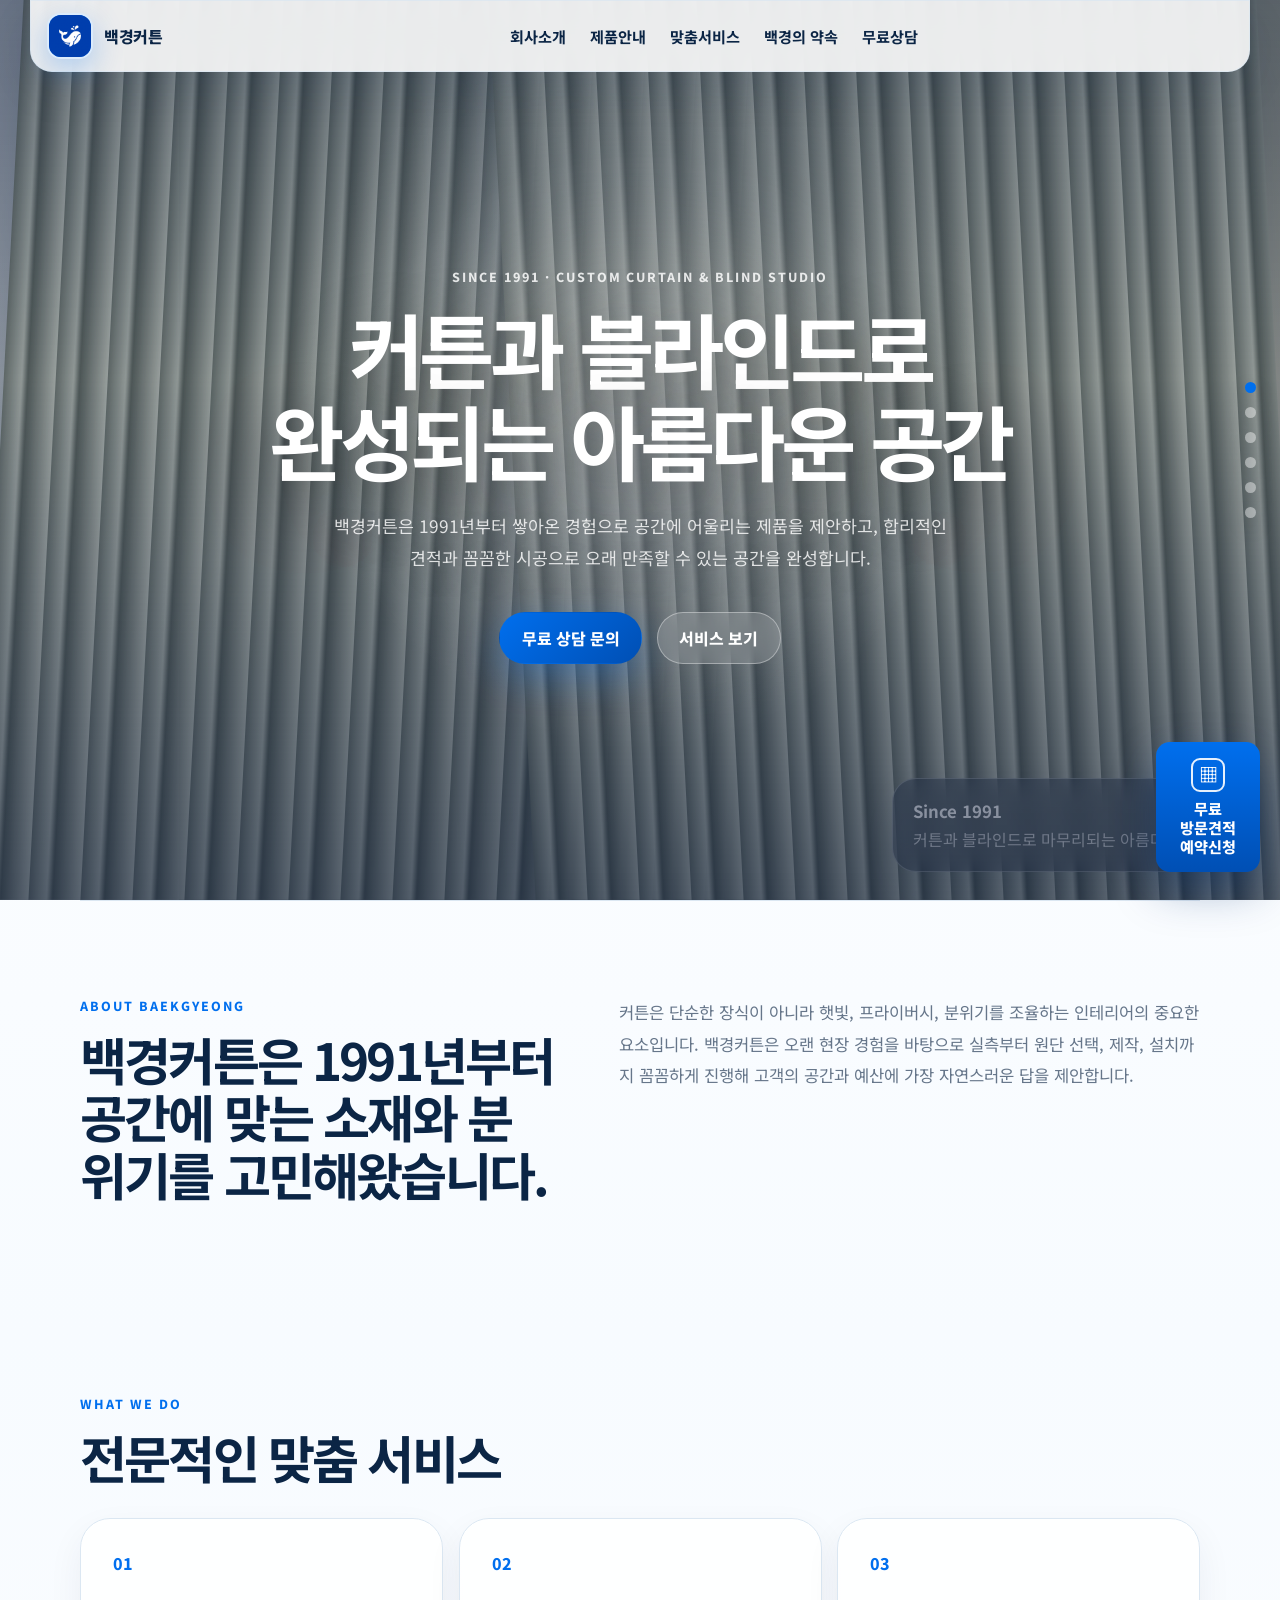
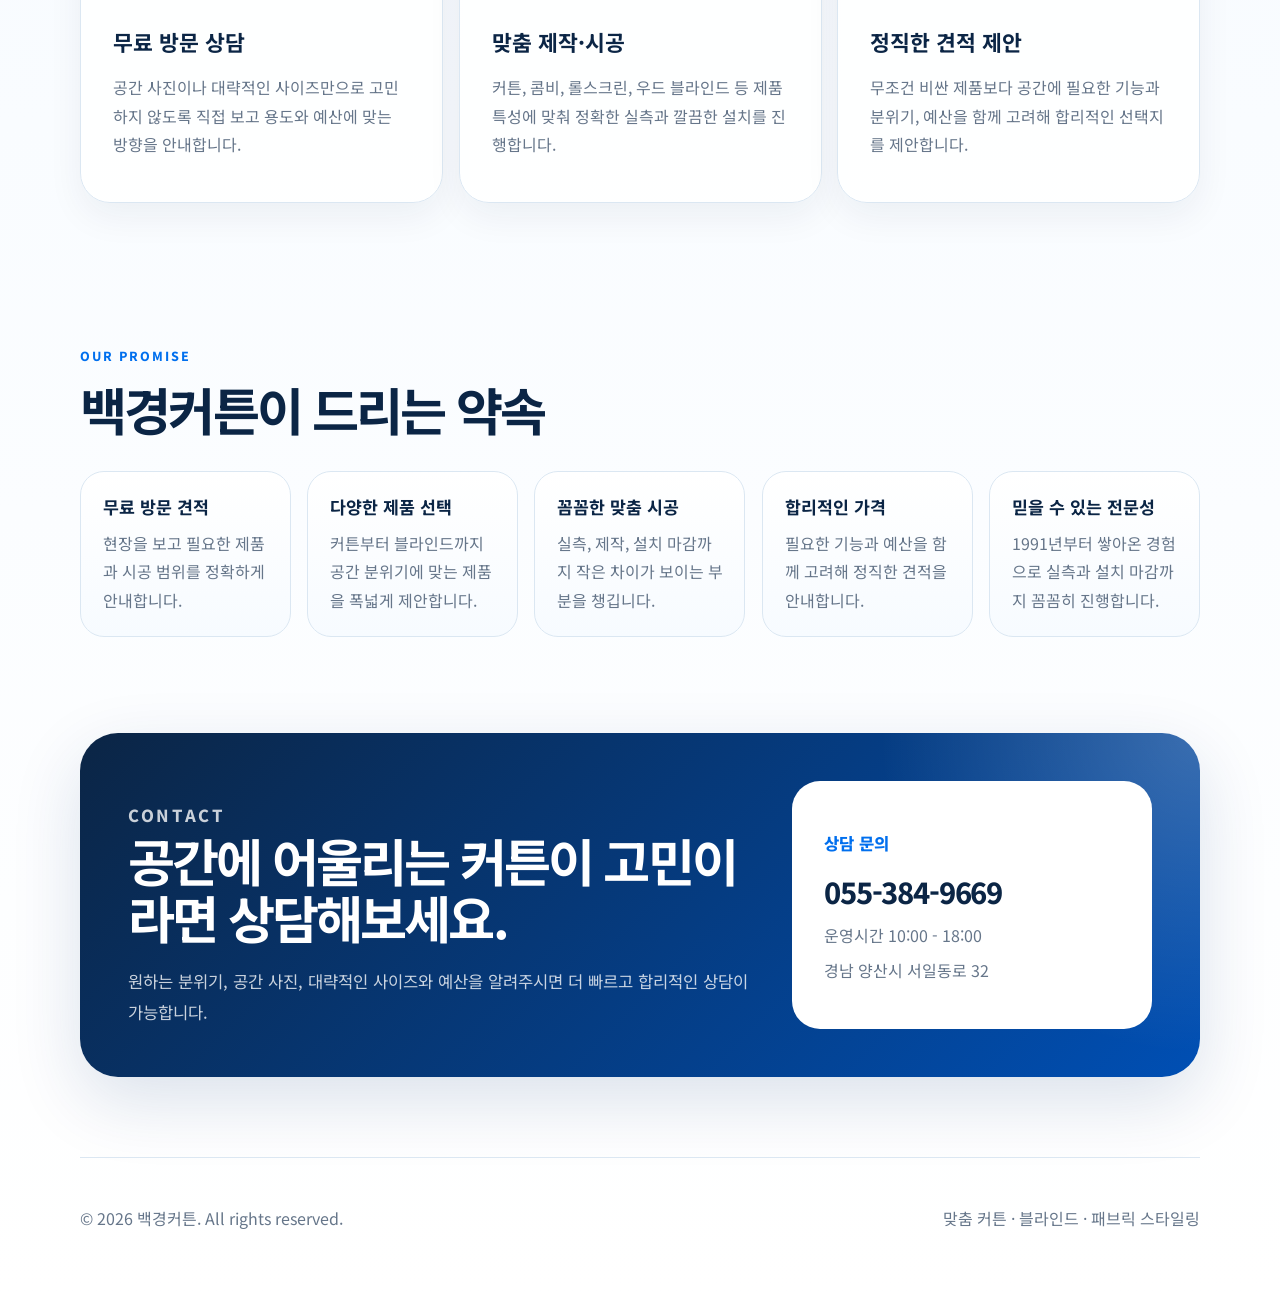
==== index.html @ af3032cd "Initial commit" ====
<!doctype html>
<html lang="ko">
  <head>
    <meta charset="UTF-8" />
    <meta name="viewport" content="width=device-width, initial-scale=1.0" />
    <title>백경커튼 | Since 1991 맞춤 커튼 & 블라인드 전문</title>
    <meta
      name="description"
      content="1991년부터 이어온 백경커튼은 공간의 분위기를 완성하는 맞춤 커튼, 블라인드, 패브릭 스타일링 전문점입니다."
    />
    <link rel="preconnect" href="https://fonts.googleapis.com" />
    <link rel="preconnect" href="https://fonts.gstatic.com" crossorigin />
    <link
      href="https://fonts.googleapis.com/css2?family=Noto+Sans+KR:wght@400;500;700;800&display=swap"
      rel="stylesheet"
    />
    <link rel="stylesheet" href="./styles.css" />
  </head>
  <body>
    <header class="site-header">
      <a class="logo" href="#top" aria-label="백경커튼 홈">
        <img
          class="logo-mark"
          src="./assets/baekgyeong-whale-logo.png"
          alt="백경커튼 흰고래 로고"
        />
        <span>백경커튼</span>
      </a>
      <nav class="site-nav" aria-label="주요 메뉴">
        <a href="#about">회사소개</a>
        <a href="#services">제품안내</a>
        <a href="#services">맞춤서비스</a>
        <a href="#portfolio">백경의 약속</a>
        <a href="#contact">무료상담</a>
      </nav>
    </header>

    <div class="side-dots" aria-hidden="true">
      <span class="active"></span>
      <span></span>
      <span></span>
      <span></span>
      <span></span>
      <span></span>
    </div>

    <a class="quick-estimate" href="#contact" aria-label="무료 방문 견적 예약 신청">
      <span class="quick-icon">▦</span>
      <span>무료<br />방문견적<br />예약신청</span>
    </a>

    <main id="top">
      <section class="hero">
        <div class="hero-card" aria-hidden="true">
          <div class="curtain-panel panel-left"></div>
          <div class="curtain-panel panel-right"></div>
          <div class="window-glow"></div>
          <div class="hero-card-text">
            <strong>Since 1991</strong>
            <span>커튼과 블라인드로 마무리되는 아름다운 공간</span>
          </div>
        </div>
        <div class="hero-content">
          <p class="eyebrow">Since 1991 · Custom Curtain & Blind Studio</p>
          <h1>커튼과 블라인드로<br />완성되는 아름다운 공간</h1>
          <p class="hero-description">
            백경커튼은 1991년부터 쌓아온 경험으로 공간에 어울리는 제품을
            제안하고, 합리적인 견적과 꼼꼼한 시공으로 오래 만족할 수 있는
            공간을 완성합니다.
          </p>
          <div class="hero-actions">
            <a class="button primary" href="#contact">무료 상담 문의</a>
            <a class="button secondary" href="#services">서비스 보기</a>
          </div>
        </div>
      </section>

      <section class="section intro" id="about">
        <div>
          <p class="section-label">About Baekgyeong</p>
          <h2>백경커튼은 1991년부터 공간에 맞는 소재와 분위기를 고민해왔습니다.</h2>
        </div>
        <p>
          커튼은 단순한 장식이 아니라 햇빛, 프라이버시, 분위기를 조율하는
          인테리어의 중요한 요소입니다. 백경커튼은 오랜 현장 경험을 바탕으로
          실측부터 원단 선택, 제작, 설치까지 꼼꼼하게 진행해 고객의 공간과
          예산에 가장 자연스러운 답을 제안합니다.
        </p>
      </section>

      <section class="section services" id="services">
        <div class="section-heading">
          <p class="section-label">What We Do</p>
          <h2>전문적인 맞춤 서비스</h2>
        </div>
        <div class="service-grid">
          <article class="service-card">
            <span>01</span>
            <h3>무료 방문 상담</h3>
            <p>
              공간 사진이나 대략적인 사이즈만으로 고민하지 않도록 직접 보고
              용도와 예산에 맞는 방향을 안내합니다.
            </p>
          </article>
          <article class="service-card">
            <span>02</span>
            <h3>맞춤 제작·시공</h3>
            <p>
              커튼, 콤비, 롤스크린, 우드 블라인드 등 제품 특성에 맞춰 정확한
              실측과 깔끔한 설치를 진행합니다.
            </p>
          </article>
          <article class="service-card">
            <span>03</span>
            <h3>정직한 견적 제안</h3>
            <p>
              무조건 비싼 제품보다 공간에 필요한 기능과 분위기, 예산을 함께
              고려해 합리적인 선택지를 제안합니다.
            </p>
          </article>
        </div>
      </section>

      <section class="section portfolio" id="portfolio">
        <div class="section-heading">
          <p class="section-label">Our Promise</p>
          <h2>백경커튼이 드리는 약속</h2>
        </div>
        <div class="point-list">
          <div class="point-item">
            <strong>무료 방문 견적</strong>
            <p>현장을 보고 필요한 제품과 시공 범위를 정확하게 안내합니다.</p>
          </div>
          <div class="point-item">
            <strong>다양한 제품 선택</strong>
            <p>커튼부터 블라인드까지 공간 분위기에 맞는 제품을 폭넓게 제안합니다.</p>
          </div>
          <div class="point-item">
            <strong>꼼꼼한 맞춤 시공</strong>
            <p>실측, 제작, 설치 마감까지 작은 차이가 보이는 부분을 챙깁니다.</p>
          </div>
          <div class="point-item">
            <strong>합리적인 가격</strong>
            <p>필요한 기능과 예산을 함께 고려해 정직한 견적을 안내합니다.</p>
          </div>
          <div class="point-item">
            <strong>믿을 수 있는 전문성</strong>
            <p>1991년부터 쌓아온 경험으로 실측과 설치 마감까지 꼼꼼히 진행합니다.</p>
          </div>
        </div>
      </section>

      <section class="contact" id="contact">
        <div>
          <p class="section-label">Contact</p>
          <h2>공간에 어울리는 커튼이 고민이라면 상담해보세요.</h2>
          <p>
            원하는 분위기, 공간 사진, 대략적인 사이즈와 예산을 알려주시면 더
            빠르고 합리적인 상담이 가능합니다.
          </p>
        </div>
        <div class="contact-card">
          <p>상담 문의</p>
          <a href="tel:055-384-9669">055-384-9669</a>
          <span>운영시간 10:00 - 18:00</span>
          <span>경남 양산시 서일동로 32</span>
        </div>
      </section>
    </main>

    <footer class="site-footer">
      <p>© 2026 백경커튼. All rights reserved.</p>
      <p>맞춤 커튼 · 블라인드 · 패브릭 스타일링</p>
    </footer>
    <script src="./script.js"></script>
  </body>
</html>
---- styles.css ----
:root {
  --white: #ffffff;
  --snow: #f7fbff;
  --mist: #edf4fb;
  --line: #dbe7f2;
  --navy: #0b2545;
  --blue: #006fee;
  --blue-dark: #004fb4;
  --text: #1c2838;
  --muted: #66768a;
  --shadow: 0 24px 70px rgba(0, 48, 110, 0.14);
}

* {
  box-sizing: border-box;
}

html {
  scroll-behavior: smooth;
}

body {
  margin: 0;
  font-family: "Noto Sans KR", Arial, sans-serif;
  color: var(--text);
  background:
    radial-gradient(circle at 88% 8%, rgba(0, 111, 238, 0.16), transparent 28rem),
    linear-gradient(180deg, var(--white) 0%, var(--snow) 46%, var(--white) 100%);
}

a {
  color: inherit;
  text-decoration: none;
}

.site-header {
  position: fixed;
  top: 0;
  left: 50%;
  z-index: 10;
  display: grid;
  grid-template-columns: auto 1fr;
  align-items: center;
  gap: 2rem;
  width: calc(100% - 60px);
  margin: 0;
  padding: 0.75rem 1rem;
  transform: translateX(-50%);
  background: rgba(255, 255, 255, 0.88);
  border: 1px solid rgba(219, 231, 242, 0.74);
  border-radius: 0 0 22px 22px;
  box-shadow: 0 18px 46px rgba(11, 37, 69, 0.08);
  backdrop-filter: blur(18px);
}

.logo {
  display: inline-flex;
  align-items: center;
  gap: 0.7rem;
  font-weight: 800;
  color: var(--navy);
  letter-spacing: -0.03em;
}

.logo-mark {
  width: 46px;
  height: 46px;
  object-fit: cover;
  background: var(--blue);
  border: 2px solid rgba(255, 255, 255, 0.86);
  border-radius: 14px;
  box-shadow: 0 10px 30px rgba(0, 111, 238, 0.28);
}

.site-nav {
  display: flex;
  justify-content: center;
  gap: 1.5rem;
  color: var(--navy);
  font-size: 0.95rem;
  font-weight: 700;
}

.site-nav a {
  transition: color 180ms ease;
}

.site-nav a:hover {
  color: var(--blue);
}

.side-dots {
  position: fixed;
  top: 50%;
  right: 24px;
  z-index: 20;
  display: grid;
  gap: 14px;
  transform: translateY(-50%);
}

.side-dots span {
  width: 11px;
  height: 11px;
  background: rgba(255, 255, 255, 0.42);
  border-radius: 999px;
  box-shadow: 0 8px 22px rgba(0, 0, 0, 0.2);
}

.side-dots .active {
  background: var(--blue);
}

.quick-estimate {
  position: fixed;
  right: 20px;
  bottom: 28px;
  z-index: 20;
  display: grid;
  place-items: center;
  gap: 0.45rem;
  width: 104px;
  min-height: 126px;
  padding: 1rem 0.65rem;
  color: var(--white);
  text-align: center;
  background: linear-gradient(180deg, var(--blue), var(--blue-dark));
  border-radius: 14px;
  box-shadow: 0 18px 44px rgba(0, 48, 110, 0.34);
  font-size: 0.95rem;
  font-weight: 800;
  line-height: 1.25;
  transition:
    transform 180ms ease,
    box-shadow 180ms ease;
}

.quick-estimate:hover {
  transform: translateY(-3px);
  box-shadow: 0 24px 54px rgba(0, 48, 110, 0.42);
}

.quick-icon {
  display: grid;
  width: 34px;
  height: 34px;
  place-items: center;
  border: 2px solid rgba(255, 255, 255, 0.9);
  border-radius: 9px;
  font-size: 1.2rem;
  line-height: 1;
}

.hero {
  position: relative;
  display: grid;
  min-height: 100vh;
  overflow: hidden;
  place-items: center;
  padding: 8rem 1.25rem 6rem;
  isolation: isolate;
}

.hero::after {
  position: absolute;
  inset: 0;
  z-index: -1;
  content: "";
  background:
    linear-gradient(180deg, rgba(0, 16, 48, 0.38), rgba(0, 16, 48, 0.18) 42%, rgba(0, 16, 48, 0.52)),
    radial-gradient(circle at 50% 42%, rgba(255, 255, 255, 0.22), transparent 22rem);
}

.eyebrow,
.section-label {
  margin: 0 0 1rem;
  color: var(--blue);
  font-size: 0.78rem;
  font-weight: 800;
  letter-spacing: 0.16em;
  text-transform: uppercase;
}

.hero .eyebrow {
  color: rgba(255, 255, 255, 0.84);
}

.hero h1,
.section h2,
.contact h2 {
  margin: 0;
  color: var(--navy);
  letter-spacing: -0.055em;
  line-height: 1.12;
}

.hero h1 {
  color: var(--white);
  font-size: clamp(2.9rem, 6.4vw, 5.4rem);
  text-shadow: 0 22px 70px rgba(0, 0, 0, 0.42);
}

.hero-description {
  max-width: 620px;
  margin: 1.5rem auto 0;
  color: rgba(255, 255, 255, 0.82);
  font-size: 1.08rem;
  line-height: 1.9;
  text-shadow: 0 12px 40px rgba(0, 0, 0, 0.32);
}

.hero-content {
  z-index: 1;
  max-width: 920px;
  text-align: center;
}

.hero-actions {
  display: flex;
  flex-wrap: wrap;
  gap: 0.9rem;
  justify-content: center;
  margin-top: 2.3rem;
}

.button {
  display: inline-flex;
  align-items: center;
  justify-content: center;
  min-height: 52px;
  padding: 0 1.35rem;
  border: 1px solid transparent;
  border-radius: 999px;
  font-weight: 800;
  transition:
    transform 180ms ease,
    box-shadow 180ms ease,
    background 180ms ease;
}

.button:hover {
  transform: translateY(-2px);
}

.button.primary {
  color: var(--white);
  background: linear-gradient(135deg, var(--blue), var(--blue-dark));
  box-shadow: 0 14px 36px rgba(0, 111, 238, 0.28);
}

.button.secondary {
  color: var(--white);
  background: rgba(255, 255, 255, 0.14);
  border-color: rgba(255, 255, 255, 0.36);
  backdrop-filter: blur(14px);
}

.reveal {
  opacity: 0;
  transform: translateY(34px) scale(0.985);
  filter: blur(10px);
  transition:
    opacity 900ms cubic-bezier(0.22, 1, 0.36, 1),
    transform 900ms cubic-bezier(0.22, 1, 0.36, 1),
    filter 900ms cubic-bezier(0.22, 1, 0.36, 1);
  transition-delay: var(--reveal-delay, 0ms);
  will-change: opacity, transform, filter;
}

.reveal.is-visible {
  opacity: 1;
  transform: translateY(0) scale(1);
  filter: blur(0);
}

.hero-card {
  position: relative;
  position: absolute;
  inset: 0;
  z-index: -2;
  min-height: 100%;
  overflow: hidden;
  background:
    linear-gradient(90deg, rgba(255, 255, 255, 0.38), transparent 18%, rgba(0, 16, 48, 0.22) 50%, transparent 82%),
    linear-gradient(135deg, #10253e, #7a8178 42%, #d8d2c2);
  border: 0;
  border-radius: 0;
  box-shadow: none;
}

.hero-card::before {
  position: absolute;
  inset: 0;
  content: "";
  background:
    linear-gradient(90deg, rgba(255, 255, 255, 0.44) 0 14%, transparent 14% 100%),
    radial-gradient(circle at 16% 62%, rgba(255, 250, 238, 0.74), transparent 8rem),
    radial-gradient(circle at 84% 62%, rgba(74, 56, 34, 0.42), transparent 7rem);
  border: 0;
  border-radius: 0;
}

.curtain-panel {
  position: absolute;
  top: 0;
  width: 60%;
  height: 100%;
  background:
    repeating-linear-gradient(
      90deg,
      rgba(111, 119, 111, 0.95) 0,
      rgba(178, 184, 174, 0.92) 18px,
      rgba(91, 99, 92, 0.96) 24px,
      rgba(190, 195, 184, 0.9) 52px
    );
  filter: drop-shadow(0 26px 46px rgba(0, 16, 48, 0.24));
  transition:
    transform 1900ms cubic-bezier(0.16, 1, 0.3, 1),
    filter 1900ms cubic-bezier(0.16, 1, 0.3, 1);
  transition-delay: 120ms;
  will-change: transform;
}

.panel-left {
  left: 0;
  transform: translateX(0) skewX(-3deg);
}

.panel-right {
  right: 0;
  transform: translateX(0) skewX(3deg);
}

.curtain-opened .hero-card .panel-left {
  transform: translateX(-58%) skewX(-3deg);
}

.curtain-opened .hero-card .panel-right {
  transform: translateX(58%) skewX(3deg);
}

.curtain-opened .hero-card .curtain-panel {
  filter: drop-shadow(0 24px 34px rgba(9, 55, 108, 0.16));
}

.window-glow {
  position: absolute;
  inset: 8% 20%;
  background: radial-gradient(circle, rgba(255, 255, 255, 0.46), rgba(255, 245, 220, 0.18) 44%, rgba(255, 255, 255, 0.04) 64%);
  border-radius: 999px;
  filter: blur(10px);
  opacity: 0.58;
  transform: scale(0.78);
  transition:
    opacity 1500ms ease,
    transform 1500ms cubic-bezier(0.16, 1, 0.3, 1);
  transition-delay: 700ms;
}

.curtain-opened .hero-card .window-glow {
  opacity: 1;
  transform: scale(1.12);
}

.hero-card-text {
  position: absolute;
  right: 28px;
  bottom: 28px;
  left: auto;
  width: min(360px, calc(100% - 56px));
  display: flex;
  flex-direction: column;
  gap: 0.25rem;
  padding: 1.25rem;
  color: var(--white);
  background: rgba(0, 16, 48, 0.28);
  border: 1px solid rgba(255, 255, 255, 0.28);
  border-radius: 24px;
  box-shadow: 0 18px 40px rgba(11, 37, 69, 0.1);
  backdrop-filter: blur(14px);
}

.hero-card-text strong {
  font-size: 1.05rem;
}

.hero-card-text span {
  color: rgba(255, 255, 255, 0.72);
}

.section,
.contact {
  width: min(1120px, calc(100% - 40px));
  margin: 0 auto;
  padding: 6rem 0;
}

.intro {
  display: grid;
  grid-template-columns: 0.9fr 1.1fr;
  gap: 4rem;
  border-top: 1px solid var(--line);
}

.section h2,
.contact h2 {
  font-size: clamp(2rem, 4vw, 3.4rem);
}

.intro p:last-child,
.contact p {
  margin: 0;
  color: var(--muted);
  font-size: 1.04rem;
  line-height: 1.9;
}

.section-heading {
  margin-bottom: 2rem;
}

.service-grid {
  display: grid;
  grid-template-columns: repeat(3, 1fr);
  gap: 1rem;
}

.service-card {
  min-height: 285px;
  padding: 2rem;
  background: rgba(255, 255, 255, 0.86);
  border: 1px solid var(--line);
  border-radius: 30px;
  box-shadow: 0 14px 36px rgba(11, 37, 69, 0.06);
}

.service-card span {
  color: var(--blue);
  font-weight: 800;
}

.service-card h3 {
  margin: 3.2rem 0 1rem;
  color: var(--navy);
  font-size: 1.35rem;
}

.service-card p,
.point-item p {
  margin: 0;
  color: var(--muted);
  line-height: 1.78;
}

.portfolio {
  padding-top: 3rem;
}

.point-list {
  display: grid;
  grid-template-columns: repeat(auto-fit, minmax(190px, 1fr));
  gap: 1rem;
}

.point-item {
  padding: 1.35rem;
  background: linear-gradient(180deg, var(--white), var(--snow));
  border: 1px solid var(--line);
  border-radius: 24px;
}

.point-item strong {
  display: block;
  margin-bottom: 0.65rem;
  color: var(--navy);
  font-size: 1.08rem;
}

.contact {
  display: grid;
  grid-template-columns: 1fr 360px;
  gap: 2rem;
  align-items: stretch;
  margin-bottom: 5rem;
  padding: 3rem;
  color: var(--white);
  background:
    radial-gradient(circle at top right, rgba(255, 255, 255, 0.22), transparent 20rem),
    linear-gradient(135deg, var(--navy), var(--blue-dark));
  border-radius: 38px;
  box-shadow: var(--shadow);
}

.contact .section-label,
.contact h2,
.contact p {
  color: var(--white);
}

.contact p {
  margin-top: 1.2rem;
  opacity: 0.78;
}

.contact-card {
  display: flex;
  flex-direction: column;
  justify-content: center;
  gap: 0.7rem;
  padding: 2rem;
  color: var(--navy);
  background: var(--white);
  border-radius: 28px;
}

.contact-card p {
  margin: 0;
  color: var(--blue);
  font-weight: 800;
  opacity: 1;
}

.contact-card a {
  font-size: 1.8rem;
  font-weight: 800;
  letter-spacing: -0.04em;
}

.contact-card span {
  color: var(--muted);
}

.site-footer {
  display: flex;
  justify-content: space-between;
  gap: 1rem;
  width: min(1120px, calc(100% - 40px));
  margin: 0 auto;
  padding: 2rem 0 3rem;
  color: var(--muted);
  border-top: 1px solid var(--line);
}

@media (max-width: 900px) {
  .site-header,
  .site-nav,
  .hero-actions,
  .site-footer {
    align-items: flex-start;
    flex-direction: column;
  }

  .site-nav {
    gap: 0.8rem;
  }

  .hero,
  .intro,
  .contact {
    grid-template-columns: 1fr;
  }

  .hero {
    gap: 2rem;
    min-height: 100svh;
    padding-top: 8rem;
  }

  .hero-card {
    min-height: 430px;
  }

  .service-grid,
  .point-list {
    grid-template-columns: 1fr;
  }

  .contact {
    padding: 2rem;
  }

  .side-dots,
  .quick-estimate {
    display: none;
  }
}

@media (max-width: 520px) {
  .site-header,
  .hero,
  .section,
  .contact,
  .site-footer {
    width: min(100% - 28px, 1120px);
  }

  .site-header {
    border-radius: 0 0 18px 18px;
  }

  .site-nav {
    display: none;
  }

  .hero h1 {
    font-size: 2.8rem;
  }

  .button {
    width: 100%;
  }

  .section,
  .contact {
    padding-top: 4rem;
    padding-bottom: 4rem;
  }
}

@media (prefers-reduced-motion: reduce) {
  html {
    scroll-behavior: auto;
  }

  *,
  *::before,
  *::after {
    animation-duration: 1ms !important;
    scroll-behavior: auto !important;
    transition-duration: 1ms !important;
  }

  .reveal {
    opacity: 1;
    transform: none;
    filter: none;
  }

  .curtain-panel,
  .window-glow {
    transition: none;
  }
}
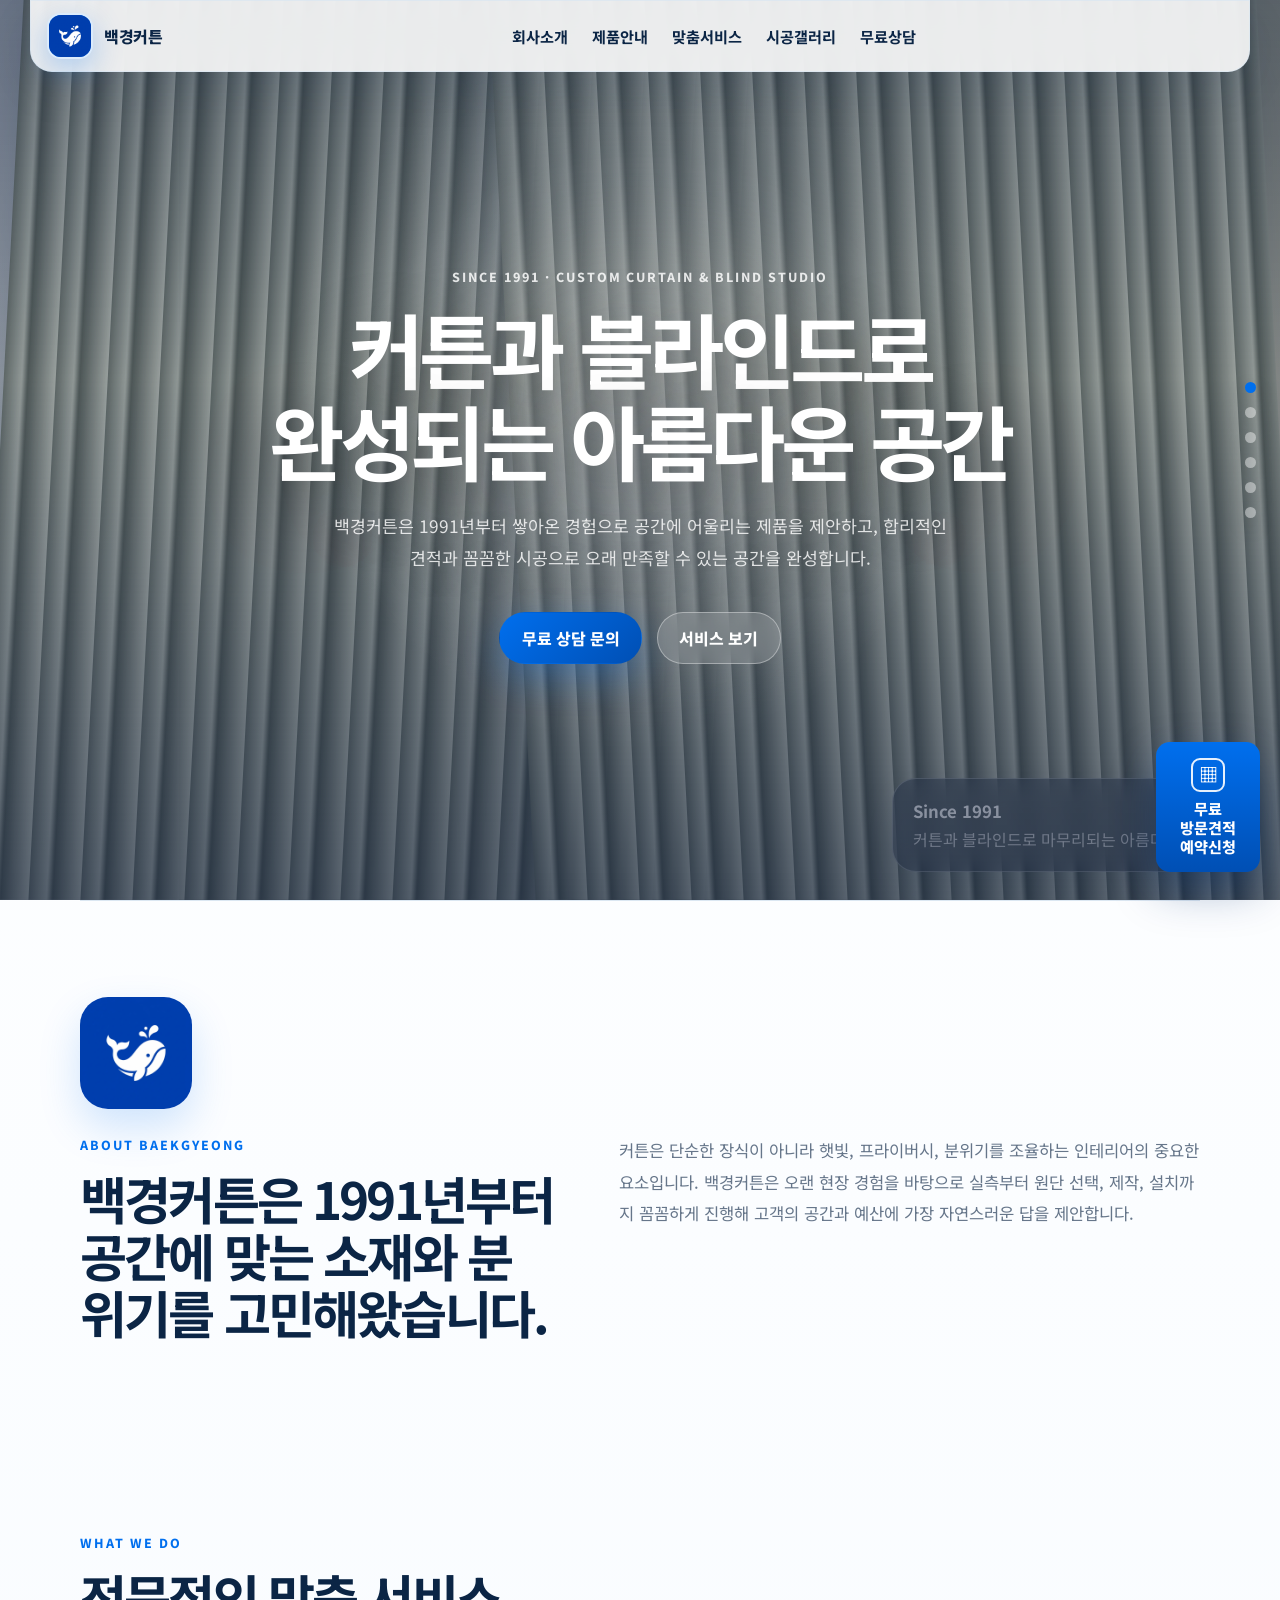
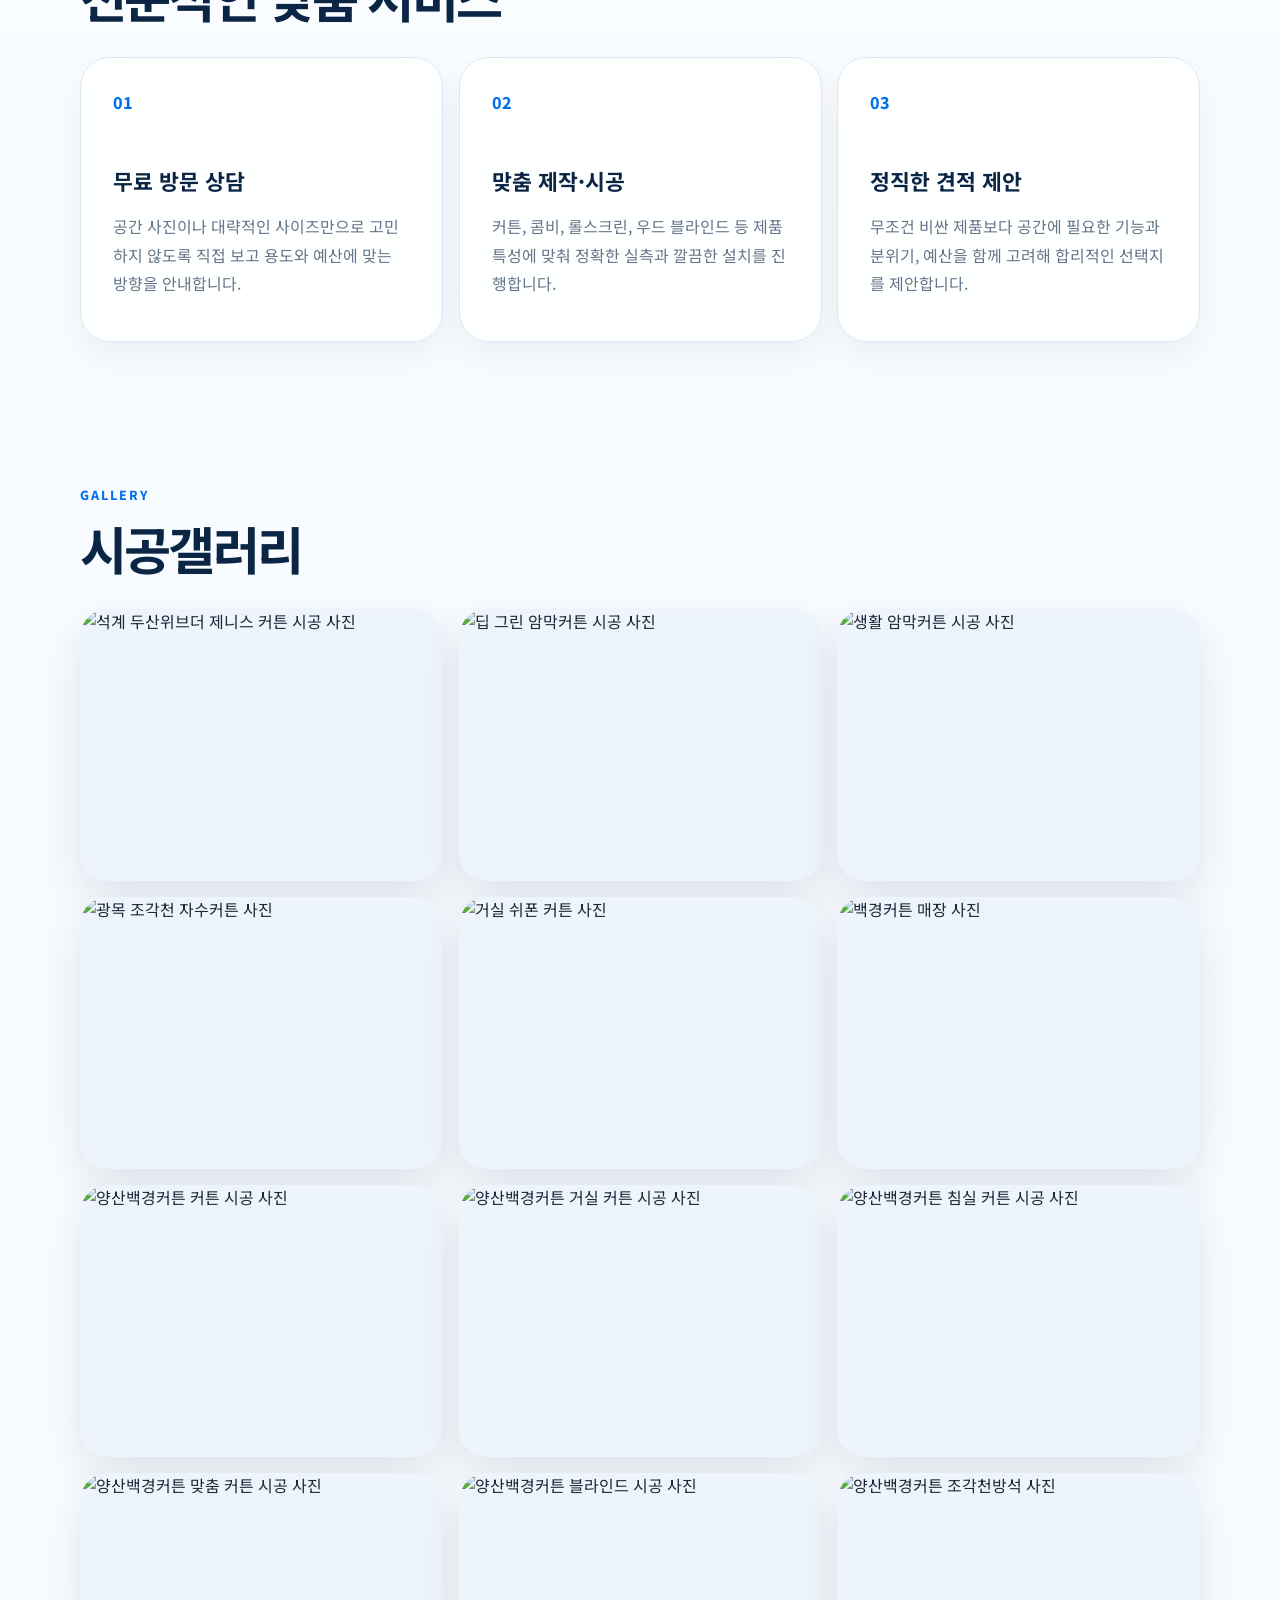
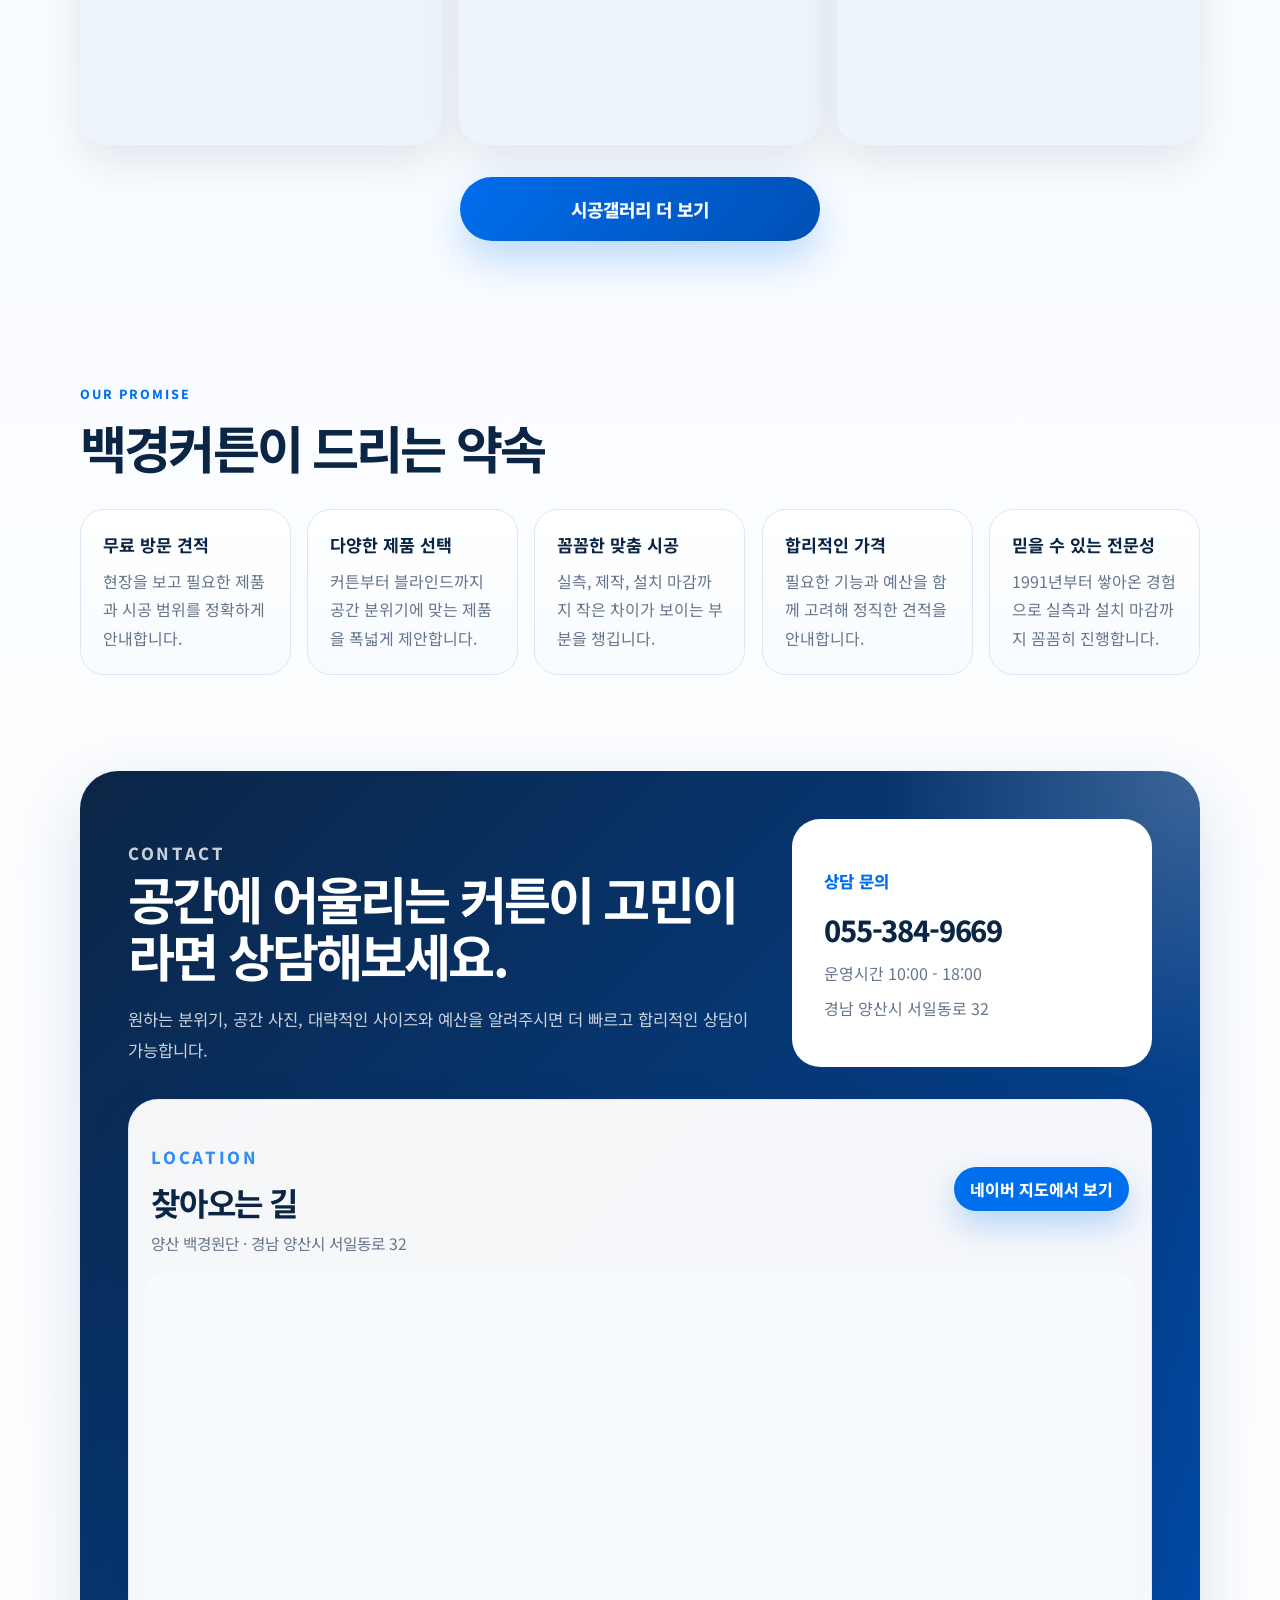
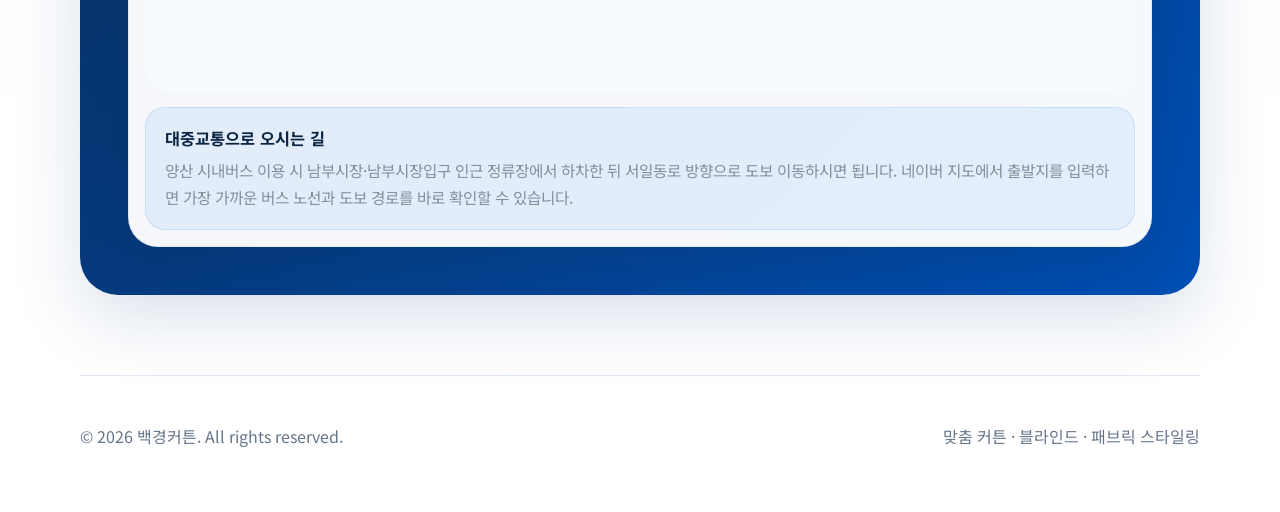
==== commit e1025b1d: "1111 1111" ====
--- a/index.html
+++ b/index.html
@@ -30,7 +30,7 @@
         <a href="#about">회사소개</a>
         <a href="#services">제품안내</a>
         <a href="#services">맞춤서비스</a>
-        <a href="#portfolio">백경의 약속</a>
+        <a href="#gallery">시공갤러리</a>
         <a href="#contact">무료상담</a>
       </nav>
     </header>
@@ -77,6 +77,12 @@
 
       <section class="section intro" id="about">
         <div>
+          <div class="intro-logo" aria-hidden="true">
+            <img
+              src="./assets/baekgyeong-whale-logo.png"
+              alt=""
+            />
+          </div>
           <p class="section-label">About Baekgyeong</p>
           <h2>백경커튼은 1991년부터 공간에 맞는 소재와 분위기를 고민해왔습니다.</h2>
         </div>
@@ -121,6 +127,162 @@
         </div>
       </section>
 
+      <section class="section gallery" id="gallery">
+        <div class="section-heading">
+          <p class="section-label">Gallery</p>
+          <h2>시공갤러리</h2>
+        </div>
+        <div class="gallery-grid" aria-label="백경커튼 블로그 시공 사진">
+          <a
+            class="gallery-link"
+            href="https://blog.naver.com/bkbk9669/223492690124"
+            target="_blank"
+            rel="noopener noreferrer"
+            aria-label="석계 두산위브더 제니스 시공 사진 블로그에서 보기"
+          >
+            <img
+              src="https://mblogthumb-phinf.pstatic.net/MjAyNDA2MjdfMjk5/MDAxNzE5NDM0Njc5ODIw.u2ePwKHd-dBh60fS0LS6q2AwcIdO417oYetTFxIAlXYg.6FSq7hHeufs1jVgkqQHXgqdlxpIIe0S59LFt__LnqIQg.JPEG/1718953058383-9.jpg?type=w800"
+              alt="석계 두산위브더 제니스 커튼 시공 사진"
+            />
+          </a>
+          <a
+            class="gallery-link"
+            href="https://blog.naver.com/bkbk9669/223492690124"
+            target="_blank"
+            rel="noopener noreferrer"
+            aria-label="석계 두산위브더 제니스 안방 커튼 시공 사진 블로그에서 보기"
+          >
+            <img
+              src="https://mblogthumb-phinf.pstatic.net/MjAyNDA2MjdfMjA1/MDAxNzE5NDM0ODkxMzcx.WWyBRRAm7A-3_qddAYCPj-3HSD02IksE0AT-stgvg68g.gcBzNso_HDiYcUvooUsjUd_9jAPx_LWM9z4oETBH2d8g.JPEG/1718953058383-8.jpg?type=w800"
+              alt="딥 그린 암막커튼 시공 사진"
+            />
+          </a>
+          <a
+            class="gallery-link"
+            href="https://blog.naver.com/bkbk9669/223492690124"
+            target="_blank"
+            rel="noopener noreferrer"
+            aria-label="석계 두산위브더 제니스 작은방 커튼 시공 사진 블로그에서 보기"
+          >
+            <img
+              src="https://mblogthumb-phinf.pstatic.net/MjAyNDA2MjdfMjc0/MDAxNzE5NDM1Mjk1NjM4.4uVur1SfAlEJzbkQBYVtcE0kCEwcO4cqh9Vs0W-kWPAg.F4-l6bWXR3naNBn_VgUxTyO1IHzsBS8Nq7NrVqU6DWog.JPEG/1718953058383-10.jpg?type=w800"
+              alt="생활 암막커튼 시공 사진"
+            />
+          </a>
+          <a
+            class="gallery-link"
+            href="https://blog.naver.com/bkbk9669/222751005838"
+            target="_blank"
+            rel="noopener noreferrer"
+            aria-label="광목 조각천 자수커튼 블로그에서 보기"
+          >
+            <img
+              src="https://mblogthumb-phinf.pstatic.net/MjAyMjA1MjlfMjkg/MDAxNjUzODAxMDMxODUy.b8Mj6b884nKeZhHPBc7oV_bwLLImm92OTb2GjaQ6Y2cg.m2KhLc8f7AiGig3hgF3-0vXRqY8R9pbggw25UHv0Ja4g.JPEG.bkbk9669/20220503%EF%BC%BF111901.jpg?type=w800"
+              alt="광목 조각천 자수커튼 사진"
+            />
+          </a>
+          <a
+            class="gallery-link"
+            href="https://blog.naver.com/bkbk9669/222712538324"
+            target="_blank"
+            rel="noopener noreferrer"
+            aria-label="거실 쉬폰 커튼 블로그에서 보기"
+          >
+            <img
+              src="https://mblogthumb-phinf.pstatic.net/MjAyMjA0MjZfMjE3/MDAxNjUwOTc4MjIyODk2.blmqnFxh92ORcjM-BvkD5jAmBt0nWbI0a2qwlkYNh8Yg.wcomTX5pLCckVDhZtUQNAksp39yJ9sgaHkvuasGyzaMg.JPEG.bkbk9669/1650977548098.jpg?type=w800"
+              alt="거실 쉬폰 커튼 사진"
+            />
+          </a>
+          <a
+            class="gallery-link"
+            href="https://blog.naver.com/bkbk9669/222570149206"
+            target="_blank"
+            rel="noopener noreferrer"
+            aria-label="백경커튼 매장 사진 블로그에서 보기"
+          >
+            <img
+              src="https://mblogthumb-phinf.pstatic.net/MjAyMTExMTZfNDAg/MDAxNjM3MDU4OTE3MzA0.AOnVcEtgVHRXaw6HcAQRa7FZrkf7myyp_SXc_FpJZX4g.o67buBC6xV7v_bquGI2_-aa66IiOI554axPH30PgpOYg.JPEG.bkbk9669/20211115%EF%BC%BF145455.jpg?type=w800"
+              alt="백경커튼 매장 사진"
+            />
+          </a>
+          <a
+            class="gallery-link"
+            href="https://blog.naver.com/bkbk9669/222492804624"
+            target="_blank"
+            rel="noopener noreferrer"
+            aria-label="양산백경커튼 시공 사진 블로그에서 보기"
+          >
+            <img
+              src="https://mblogthumb-phinf.pstatic.net/MjAyMTA5MDJfMjAz/MDAxNjMwNTcyMzI3Mzk3.bae3bsofGR5Hk9dfelhO1poHin3dHw_BDQSTHlLyfe8g.jizSE5I17dr3_iJCCetopeMtlCiHG_T6o8GZhuvPWS0g.JPEG.bkbk9669/20210901%EF%BC%BF145329.jpg?type=w800"
+              alt="양산백경커튼 커튼 시공 사진"
+            />
+          </a>
+          <a
+            class="gallery-link"
+            href="https://blog.naver.com/bkbk9669/222492804624"
+            target="_blank"
+            rel="noopener noreferrer"
+            aria-label="양산백경커튼 거실 시공 사진 블로그에서 보기"
+          >
+            <img
+              src="https://mblogthumb-phinf.pstatic.net/MjAyMTA5MDJfMTg3/MDAxNjMwNTcyMzI5Njc3.4YdysIYT-xkuvaLpc42cjuDb2g59cVQLbxQk0xSW1KAg.bVubCeYhVM1M5oQKAlATBGTkNIf292nanSpK9k8ltDsg.JPEG.bkbk9669/20210901%EF%BC%BF145311.jpg?type=w800"
+              alt="양산백경커튼 거실 커튼 시공 사진"
+            />
+          </a>
+          <a
+            class="gallery-link"
+            href="https://blog.naver.com/bkbk9669/222492804624"
+            target="_blank"
+            rel="noopener noreferrer"
+            aria-label="양산백경커튼 침실 시공 사진 블로그에서 보기"
+          >
+            <img
+              src="https://mblogthumb-phinf.pstatic.net/MjAyMTA5MDJfMTQ3/MDAxNjMwNTcyMzMyNTI2.mc23N0K_Ympsh6mhTKOVmWmt5NZnrIY0WUjjo-0fPyYg.UyFkTXHuSld-CIlTZaX4B-AX8IZQVCIZn4uADGJYs7gg.JPEG.bkbk9669/20210901%EF%BC%BF145317.jpg?type=w800"
+              alt="양산백경커튼 침실 커튼 시공 사진"
+            />
+          </a>
+          <a
+            class="gallery-link"
+            href="https://blog.naver.com/bkbk9669/222492804624"
+            target="_blank"
+            rel="noopener noreferrer"
+            aria-label="양산백경커튼 맞춤 시공 사진 블로그에서 보기"
+          >
+            <img
+              src="https://mblogthumb-phinf.pstatic.net/MjAyMTA5MDJfMjY3/MDAxNjMwNTcyMzM0NDk3.EO7sc8XrRC4a74qTDoq-eP1IEw7x3VusLueX33igpHUg.MA4gEzItzLl3DVSrnY2Zscj0HEdsvUahqYUgfbTEUeYg.JPEG.bkbk9669/20210901%EF%BC%BF145352.jpg?type=w800"
+              alt="양산백경커튼 맞춤 커튼 시공 사진"
+            />
+          </a>
+          <a
+            class="gallery-link"
+            href="https://blog.naver.com/bkbk9669/222524808393"
+            target="_blank"
+            rel="noopener noreferrer"
+            aria-label="양산백경커튼 블라인드 시공 사진 블로그에서 보기"
+          >
+            <img
+              src="https://mblogthumb-phinf.pstatic.net/MjAyMTEwMDNfMTM3/MDAxNjMzMjA4OTkzNzY2.Hni2gvwwBpe7Qo5DaXJEPpnPvl6NkYGDChW7_ZHiVUAg.50-pVXti_liBOu8Q2kNGTeH6X-suji5yxa_gbDnhWKog.JPEG.bkbk9669/20210917%EF%BC%BF112812.jpg?type=w800"
+              alt="양산백경커튼 블라인드 시공 사진"
+            />
+          </a>
+          <a
+            class="gallery-link"
+            href="https://blog.naver.com/bkbk9669/221572765224"
+            target="_blank"
+            rel="noopener noreferrer"
+            aria-label="양산백경커튼 조각천방석 블로그에서 보기"
+          >
+            <img
+              src="https://mblogthumb-phinf.pstatic.net/MjAxOTA2MjhfMjI5/MDAxNTYxNjkwNDk3MTAy.PFfGfIjE5mF9AJU-f_Q0HbsgnI_tbr3fwUz0tZ4t7Hgg.izqJe5GIS3p7oRt1i_11YKwJftNNKPPgxO2J7oYe9N4g.JPEG.bkbk9669/20160316_120852.jpg?type=w800"
+              alt="양산백경커튼 조각천방석 사진"
+            />
+          </a>
+        </div>
+        <div class="gallery-more">
+          <a class="gallery-more-button" href="./gallery.html">시공갤러리 더 보기</a>
+        </div>
+      </section>
+
       <section class="section portfolio" id="portfolio">
         <div class="section-heading">
           <p class="section-label">Our Promise</p>
@@ -165,6 +327,39 @@
           <span>운영시간 10:00 - 18:00</span>
           <span>경남 양산시 서일동로 32</span>
         </div>
+        <div class="contact-map">
+          <div class="contact-map-heading">
+            <div>
+              <p class="section-label">Location</p>
+              <h3>찾아오는 길</h3>
+              <span>양산 백경원단 · 경남 양산시 서일동로 32</span>
+            </div>
+            <a
+              href="https://map.naver.com/p/search/%EC%96%91%EC%82%B0%20%EB%B0%B1%EA%B2%BD%EC%9B%90%EB%8B%A8"
+              target="_blank"
+              rel="noopener noreferrer"
+            >
+              네이버 지도에서 보기
+            </a>
+          </div>
+          <div class="contact-map-view" aria-label="양산 백경원단 지도 미리보기">
+            <iframe
+              title="양산 백경원단 네이버 지도"
+              src="https://map.naver.com/p/search/%EC%96%91%EC%82%B0%20%EB%B0%B1%EA%B2%BD%EC%9B%90%EB%8B%A8"
+              loading="lazy"
+              referrerpolicy="no-referrer-when-downgrade"
+            ></iframe>
+          </div>
+          <div class="contact-route">
+            <strong>대중교통으로 오시는 길</strong>
+            <p>
+              양산 시내버스 이용 시 남부시장·남부시장입구 인근 정류장에서
+              하차한 뒤 서일동로 방향으로 도보 이동하시면 됩니다. 네이버
+              지도에서 출발지를 입력하면 가장 가까운 버스 노선과 도보 경로를
+              바로 확인할 수 있습니다.
+            </p>
+          </div>
+        </div>
       </section>
     </main>
 
--- a/styles.css
+++ b/styles.css
@@ -402,6 +402,20 @@
   border-top: 1px solid var(--line);
 }
 
+.intro-logo {
+  display: inline-block;
+  margin-bottom: 1.35rem;
+}
+
+.intro-logo img {
+  display: block;
+  width: 112px;
+  height: 112px;
+  object-fit: cover;
+  border-radius: 28px;
+  box-shadow: 0 18px 42px rgba(0, 111, 238, 0.18);
+}
+
 .section h2,
 .contact h2 {
   font-size: clamp(2rem, 4vw, 3.4rem);
@@ -413,6 +427,10 @@
   color: var(--muted);
   font-size: 1.04rem;
   line-height: 1.9;
+}
+
+.intro > p:last-child {
+  margin-top: 8.6rem;
 }
 
 .section-heading {
@@ -450,6 +468,235 @@
   margin: 0;
   color: var(--muted);
   line-height: 1.78;
+}
+
+.gallery {
+  padding-top: 3rem;
+}
+
+.gallery-grid {
+  display: grid;
+  grid-template-columns: repeat(3, 1fr);
+  gap: 1rem;
+}
+
+.gallery-link {
+  position: relative;
+  display: block;
+  aspect-ratio: 4 / 3;
+  overflow: hidden;
+  background: var(--mist);
+  border-radius: 28px;
+  box-shadow: 0 18px 44px rgba(11, 37, 69, 0.1);
+}
+
+.gallery-link img {
+  width: 100%;
+  height: 100%;
+  display: block;
+  object-fit: cover;
+  transition:
+    transform 500ms ease,
+    filter 500ms ease;
+}
+
+.gallery-link::after {
+  position: absolute;
+  inset: 0;
+  content: "";
+  background: linear-gradient(180deg, transparent 52%, rgba(0, 16, 48, 0.22));
+  opacity: 0;
+  transition: opacity 280ms ease;
+}
+
+.gallery-link:hover img {
+  transform: scale(1.045);
+  filter: saturate(1.04);
+}
+
+.gallery-link:hover::after {
+  opacity: 1;
+}
+
+.gallery-more {
+  display: flex;
+  justify-content: center;
+  margin-top: 2rem;
+}
+
+.gallery-more-button {
+  display: inline-flex;
+  align-items: center;
+  justify-content: center;
+  min-width: min(100%, 360px);
+  min-height: 64px;
+  padding: 0 2rem;
+  color: var(--white);
+  background: linear-gradient(135deg, var(--blue), var(--blue-dark));
+  border-radius: 999px;
+  box-shadow: 0 18px 44px rgba(0, 111, 238, 0.26);
+  font-size: 1.12rem;
+  font-weight: 800;
+  transition:
+    transform 180ms ease,
+    box-shadow 180ms ease;
+}
+
+.gallery-more-button:hover {
+  transform: translateY(-3px);
+  box-shadow: 0 24px 54px rgba(0, 111, 238, 0.34);
+}
+
+.gallery-page {
+  background:
+    radial-gradient(circle at 88% 8%, rgba(0, 111, 238, 0.13), transparent 28rem),
+    linear-gradient(180deg, var(--snow) 0%, var(--white) 56%, var(--snow) 100%);
+}
+
+.gallery-page-main {
+  width: min(1180px, calc(100% - 40px));
+  margin: 0 auto;
+  padding: 9rem 0 5rem;
+}
+
+.gallery-hero {
+  max-width: 760px;
+  margin-bottom: 2.4rem;
+}
+
+.gallery-hero h1 {
+  margin: 0;
+  color: var(--navy);
+  font-size: clamp(3rem, 7vw, 5.8rem);
+  letter-spacing: -0.055em;
+  line-height: 1.05;
+}
+
+.gallery-hero p:last-child {
+  margin: 1.2rem 0 0;
+  color: var(--muted);
+  font-size: 1.06rem;
+  line-height: 1.85;
+}
+
+.gallery-tabs {
+  display: flex;
+  flex-wrap: wrap;
+  gap: 0.75rem;
+  margin: 0 0 1.5rem;
+}
+
+.gallery-tab {
+  display: inline-flex;
+  align-items: center;
+  justify-content: center;
+  min-height: 46px;
+  padding: 0 1.1rem;
+  color: var(--navy);
+  font: inherit;
+  font-weight: 800;
+  background: rgba(255, 255, 255, 0.78);
+  border: 1px solid rgba(0, 111, 238, 0.16);
+  border-radius: 999px;
+  box-shadow: 0 12px 28px rgba(11, 37, 69, 0.07);
+  cursor: pointer;
+  transition:
+    color 180ms ease,
+    background 180ms ease,
+    border-color 180ms ease,
+    box-shadow 180ms ease,
+    transform 180ms ease;
+}
+
+.gallery-tab:hover,
+.gallery-tab.is-active {
+  color: var(--white);
+  background: var(--blue);
+  border-color: var(--blue);
+  box-shadow: 0 18px 40px rgba(0, 111, 238, 0.24);
+}
+
+.gallery-tab:hover {
+  transform: translateY(-2px);
+}
+
+.gallery-page-grid {
+  display: grid;
+  grid-template-columns: repeat(4, 1fr);
+  gap: 1rem;
+}
+
+.gallery-page-grid a {
+  display: block;
+  aspect-ratio: 1 / 1;
+  overflow: hidden;
+  background: var(--mist);
+  border-radius: 24px;
+  box-shadow: 0 14px 34px rgba(11, 37, 69, 0.08);
+}
+
+.gallery-page-grid.is-infinite a {
+  display: none;
+}
+
+.gallery-page-grid.is-infinite a.is-visible {
+  display: block;
+}
+
+.gallery-page-grid img {
+  width: 100%;
+  height: 100%;
+  display: block;
+  object-fit: cover;
+  transition: transform 420ms ease;
+}
+
+.gallery-page-grid a:hover img {
+  transform: scale(1.05);
+}
+
+.gallery-loading {
+  display: flex;
+  justify-content: center;
+  gap: 0.6rem;
+  min-height: 72px;
+  margin-top: 2rem;
+  opacity: 0;
+  transition: opacity 180ms ease;
+}
+
+.gallery-loading.is-visible {
+  opacity: 1;
+}
+
+.gallery-loading span {
+  width: 12px;
+  height: 12px;
+  background: var(--blue);
+  border-radius: 999px;
+  animation: galleryDot 900ms ease-in-out infinite;
+}
+
+.gallery-loading span:nth-child(2) {
+  animation-delay: 140ms;
+}
+
+.gallery-loading span:nth-child(3) {
+  animation-delay: 280ms;
+}
+
+@keyframes galleryDot {
+  0%,
+  80%,
+  100% {
+    opacity: 0.28;
+    transform: translateY(0);
+  }
+
+  40% {
+    opacity: 1;
+    transform: translateY(-8px);
+  }
 }
 
 .portfolio {
@@ -530,6 +777,94 @@
   color: var(--muted);
 }
 
+.contact-map {
+  grid-column: 1 / -1;
+  overflow: hidden;
+  padding: 1rem;
+  color: var(--navy);
+  background: rgba(255, 255, 255, 0.96);
+  border: 1px solid rgba(219, 231, 242, 0.7);
+  border-radius: 30px;
+  box-shadow: 0 18px 46px rgba(11, 37, 69, 0.16);
+}
+
+.contact-map-heading {
+  display: flex;
+  align-items: center;
+  justify-content: space-between;
+  gap: 1rem;
+  padding: 0.4rem 0.4rem 1rem;
+}
+
+.contact-map-heading .section-label {
+  margin-bottom: 0.35rem;
+  color: var(--blue);
+}
+
+.contact-map-heading h3 {
+  margin: 0 0 0.4rem;
+  color: var(--navy);
+  font-size: clamp(1.45rem, 3vw, 2rem);
+  letter-spacing: -0.045em;
+}
+
+.contact-map-heading span {
+  color: var(--muted);
+  font-size: 0.98rem;
+}
+
+.contact-map-heading a {
+  flex: 0 0 auto;
+  display: inline-flex;
+  align-items: center;
+  justify-content: center;
+  min-height: 44px;
+  padding: 0 1rem;
+  color: var(--white);
+  font-weight: 800;
+  background: var(--blue);
+  border-radius: 999px;
+  box-shadow: 0 14px 32px rgba(0, 111, 238, 0.26);
+}
+
+.contact-map-view {
+  overflow: hidden;
+  height: 420px;
+  border-radius: 22px;
+  background: var(--snow);
+}
+
+.contact-map iframe {
+  display: block;
+  width: calc(100% + 500px);
+  height: 420px;
+  border: 0;
+  transform: translateX(-500px);
+  background: var(--snow);
+}
+
+.contact-route {
+  margin-top: 1rem;
+  padding: 1.1rem 1.2rem;
+  background: rgba(0, 111, 238, 0.07);
+  border: 1px solid rgba(0, 111, 238, 0.12);
+  border-radius: 20px;
+}
+
+.contact-route strong {
+  display: block;
+  margin-bottom: 0.45rem;
+  color: var(--navy);
+  font-size: 1.02rem;
+}
+
+.contact-route p {
+  margin: 0;
+  color: var(--muted);
+  font-size: 0.98rem;
+  line-height: 1.75;
+}
+
 .site-footer {
   display: flex;
   justify-content: space-between;
@@ -560,6 +895,10 @@
     grid-template-columns: 1fr;
   }
 
+  .intro > p:last-child {
+    margin-top: 0;
+  }
+
   .hero {
     gap: 2rem;
     min-height: 100svh;
@@ -571,12 +910,36 @@
   }
 
   .service-grid,
+  .gallery-grid,
   .point-list {
     grid-template-columns: 1fr;
   }
 
+  .gallery-page-grid {
+    grid-template-columns: repeat(2, 1fr);
+  }
+
   .contact {
     padding: 2rem;
+  }
+
+  .contact-map-heading {
+    align-items: flex-start;
+    flex-direction: column;
+  }
+
+  .contact-map-heading a {
+    width: 100%;
+  }
+
+  .contact-map-view {
+    height: 340px;
+  }
+
+  .contact-map iframe {
+    width: calc(100% + 390px);
+    height: 340px;
+    transform: translateX(-390px);
   }
 
   .side-dots,
@@ -615,6 +978,44 @@
     padding-top: 4rem;
     padding-bottom: 4rem;
   }
+
+  .contact-map {
+    padding: 0.75rem;
+  }
+
+  .contact-map-view {
+    height: 300px;
+    border-radius: 18px;
+  }
+
+  .contact-map iframe {
+    width: calc(100% + 330px);
+    height: 300px;
+    transform: translateX(-330px);
+  }
+
+  .gallery-page-main {
+    width: min(100% - 28px, 1120px);
+    padding-top: 7rem;
+  }
+
+  .gallery-page-grid {
+    gap: 0.7rem;
+  }
+
+  .gallery-tabs {
+    gap: 0.55rem;
+  }
+
+  .gallery-tab {
+    min-height: 42px;
+    padding: 0 0.85rem;
+    font-size: 0.88rem;
+  }
+
+  .gallery-page-grid a {
+    border-radius: 18px;
+  }
 }
 
 @media (prefers-reduced-motion: reduce) {
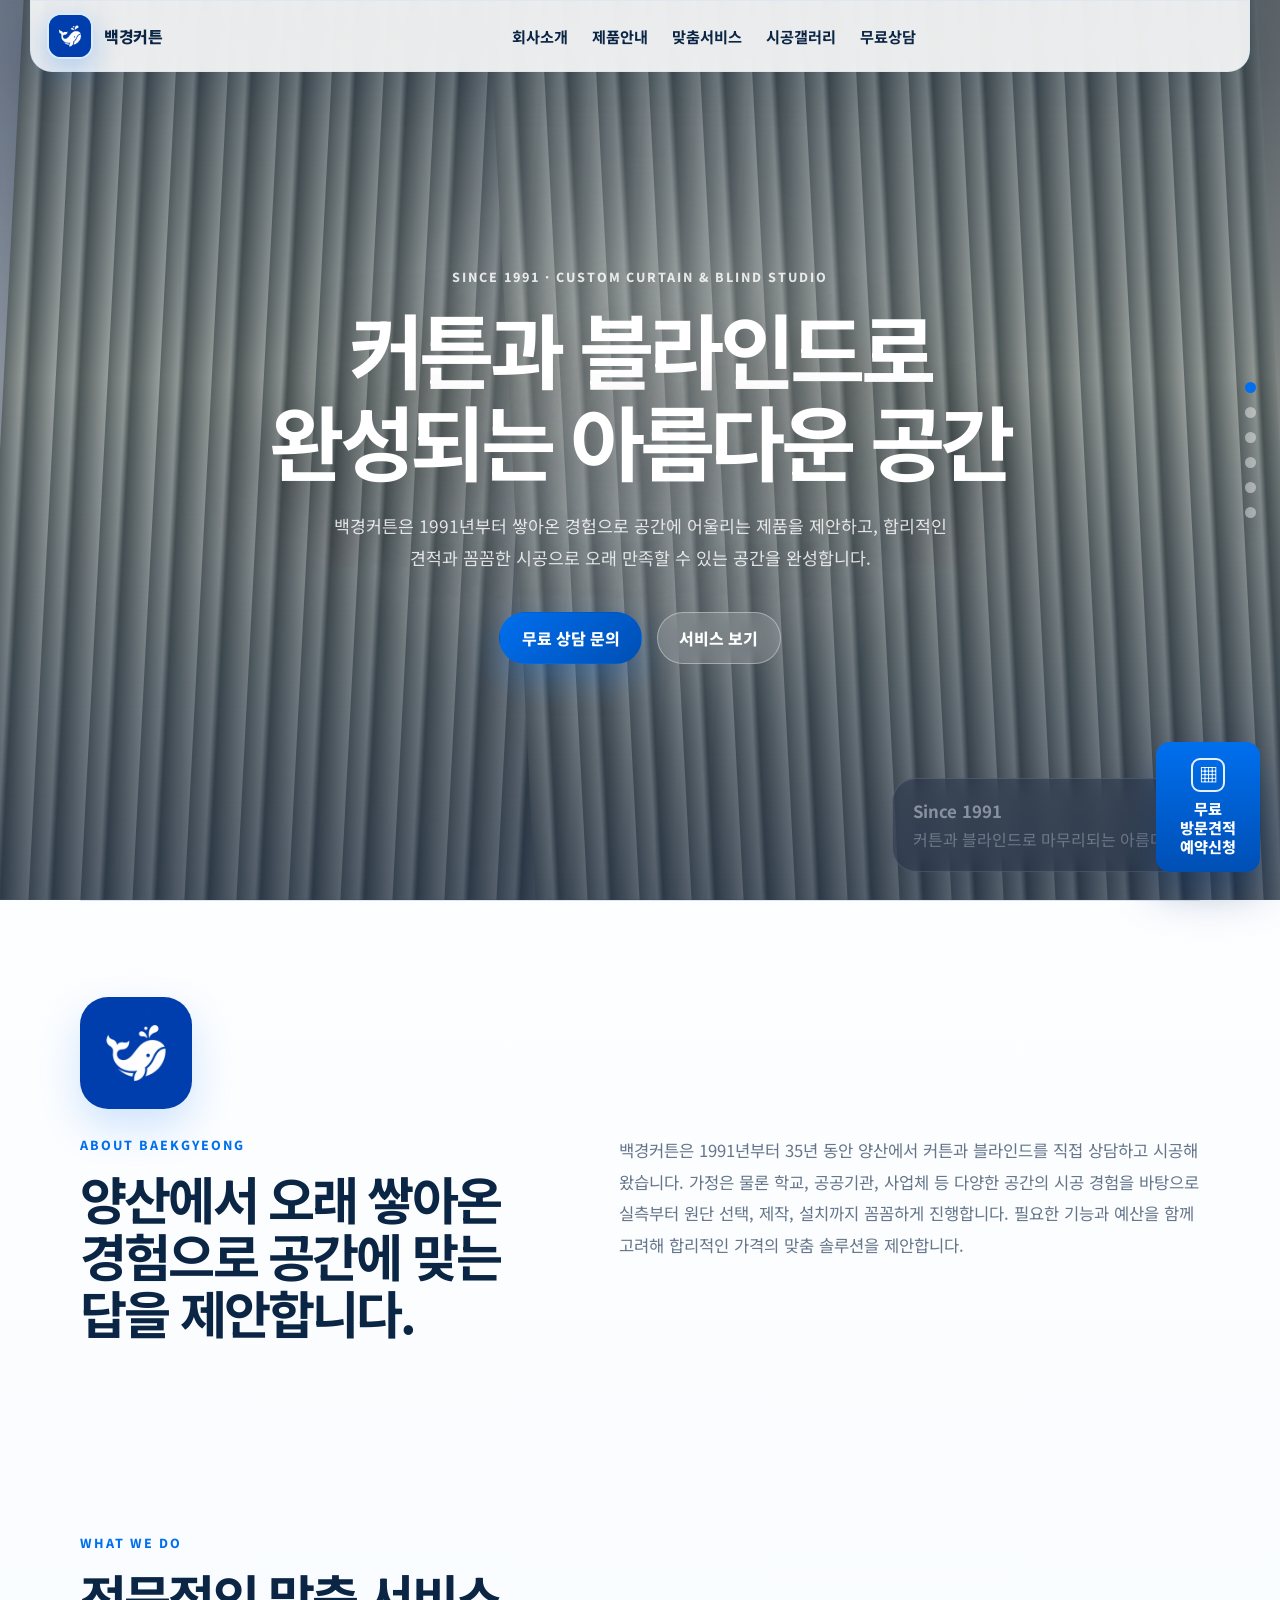
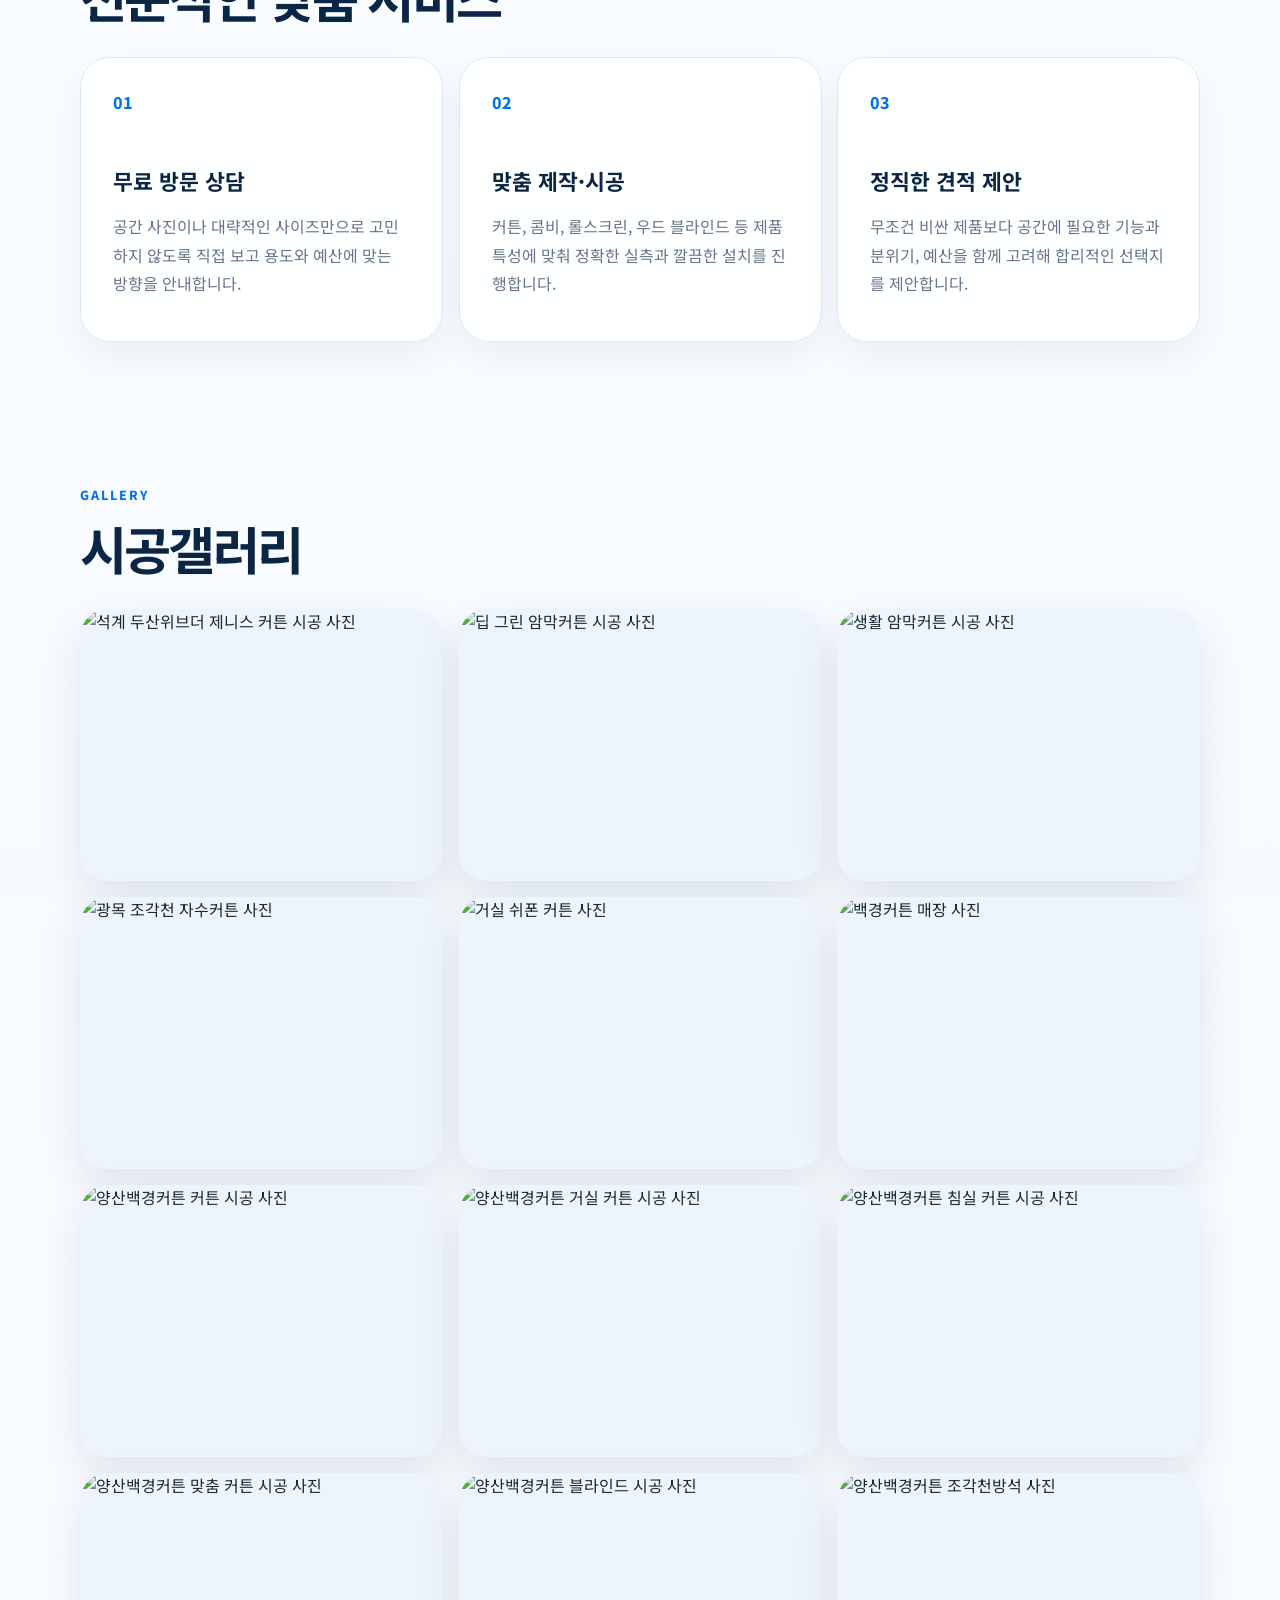
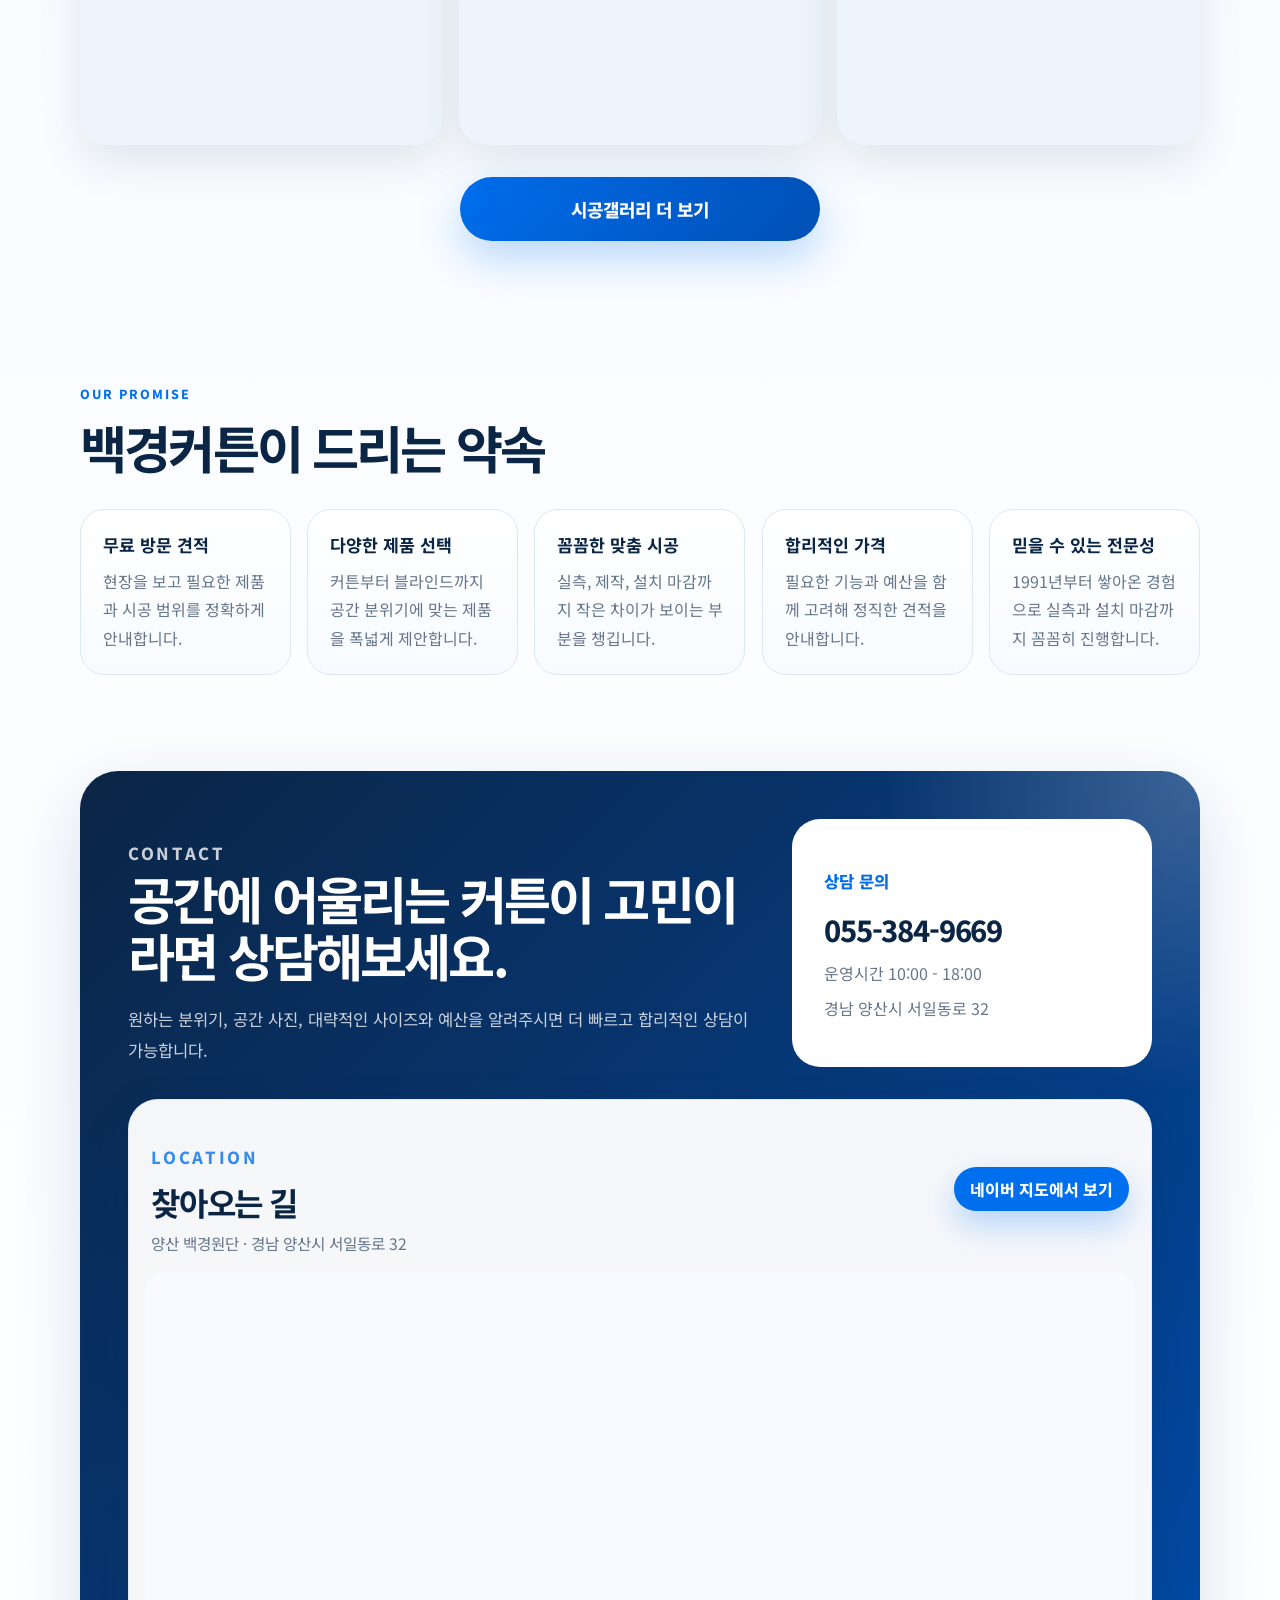
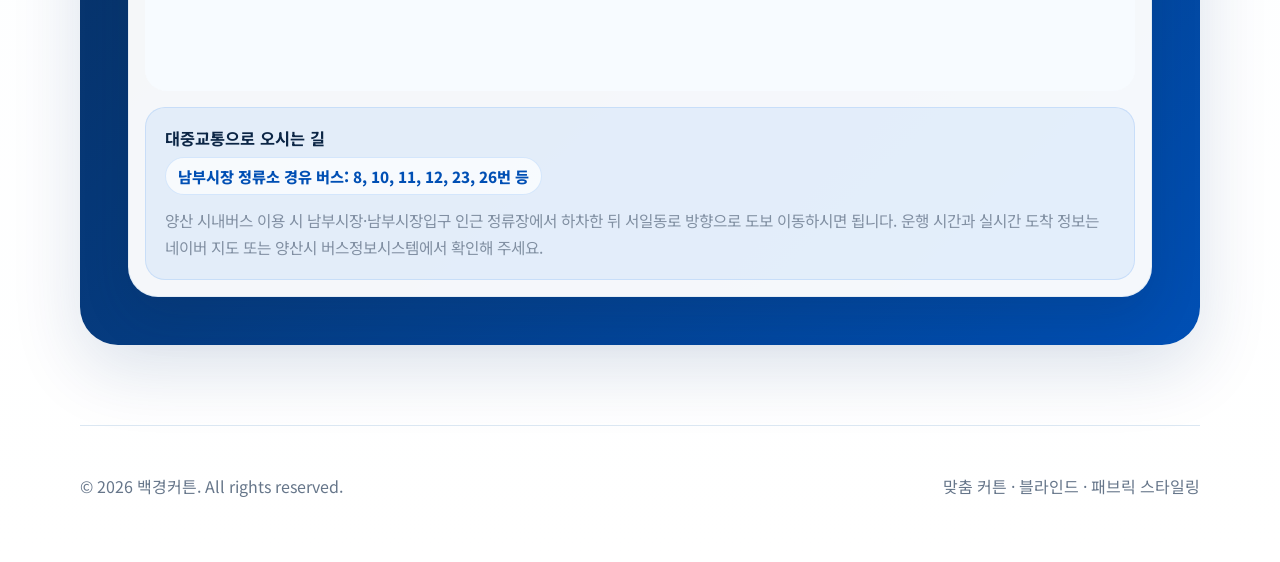
==== commit ba056c87: "1111 1111" ====
--- a/index.html
+++ b/index.html
@@ -84,13 +84,14 @@
             />
           </div>
           <p class="section-label">About Baekgyeong</p>
-          <h2>백경커튼은 1991년부터 공간에 맞는 소재와 분위기를 고민해왔습니다.</h2>
+          <h2>양산에서 오래 쌓아온 경험으로 공간에 맞는 답을 제안합니다.</h2>
         </div>
         <p>
-          커튼은 단순한 장식이 아니라 햇빛, 프라이버시, 분위기를 조율하는
-          인테리어의 중요한 요소입니다. 백경커튼은 오랜 현장 경험을 바탕으로
-          실측부터 원단 선택, 제작, 설치까지 꼼꼼하게 진행해 고객의 공간과
-          예산에 가장 자연스러운 답을 제안합니다.
+          백경커튼은 1991년부터 <span data-years-since="1991">35년</span> 동안
+          양산에서 커튼과 블라인드를 직접 상담하고 시공해왔습니다. 가정은 물론 학교, 공공기관, 사업체 등
+          다양한 공간의 시공 경험을 바탕으로 실측부터 원단 선택, 제작,
+          설치까지 꼼꼼하게 진행합니다. 필요한 기능과 예산을 함께 고려해
+          합리적인 가격의 맞춤 솔루션을 제안합니다.
         </p>
       </section>
 
@@ -352,11 +353,12 @@
           </div>
           <div class="contact-route">
             <strong>대중교통으로 오시는 길</strong>
+            <span>남부시장 정류소 경유 버스: 8, 10, 11, 12, 23, 26번 등</span>
             <p>
               양산 시내버스 이용 시 남부시장·남부시장입구 인근 정류장에서
-              하차한 뒤 서일동로 방향으로 도보 이동하시면 됩니다. 네이버
-              지도에서 출발지를 입력하면 가장 가까운 버스 노선과 도보 경로를
-              바로 확인할 수 있습니다.
+              하차한 뒤 서일동로 방향으로 도보 이동하시면 됩니다. 운행 시간과
+              실시간 도착 정보는 네이버 지도 또는 양산시 버스정보시스템에서
+              확인해 주세요.
             </p>
           </div>
         </div>
--- a/styles.css
+++ b/styles.css
@@ -858,6 +858,18 @@
   font-size: 1.02rem;
 }
 
+.contact-route span {
+  display: inline-flex;
+  margin-bottom: 0.7rem;
+  padding: 0.45rem 0.75rem;
+  color: var(--blue-dark);
+  font-size: 0.95rem;
+  font-weight: 800;
+  background: rgba(255, 255, 255, 0.72);
+  border: 1px solid rgba(0, 111, 238, 0.14);
+  border-radius: 999px;
+}
+
 .contact-route p {
   margin: 0;
   color: var(--muted);
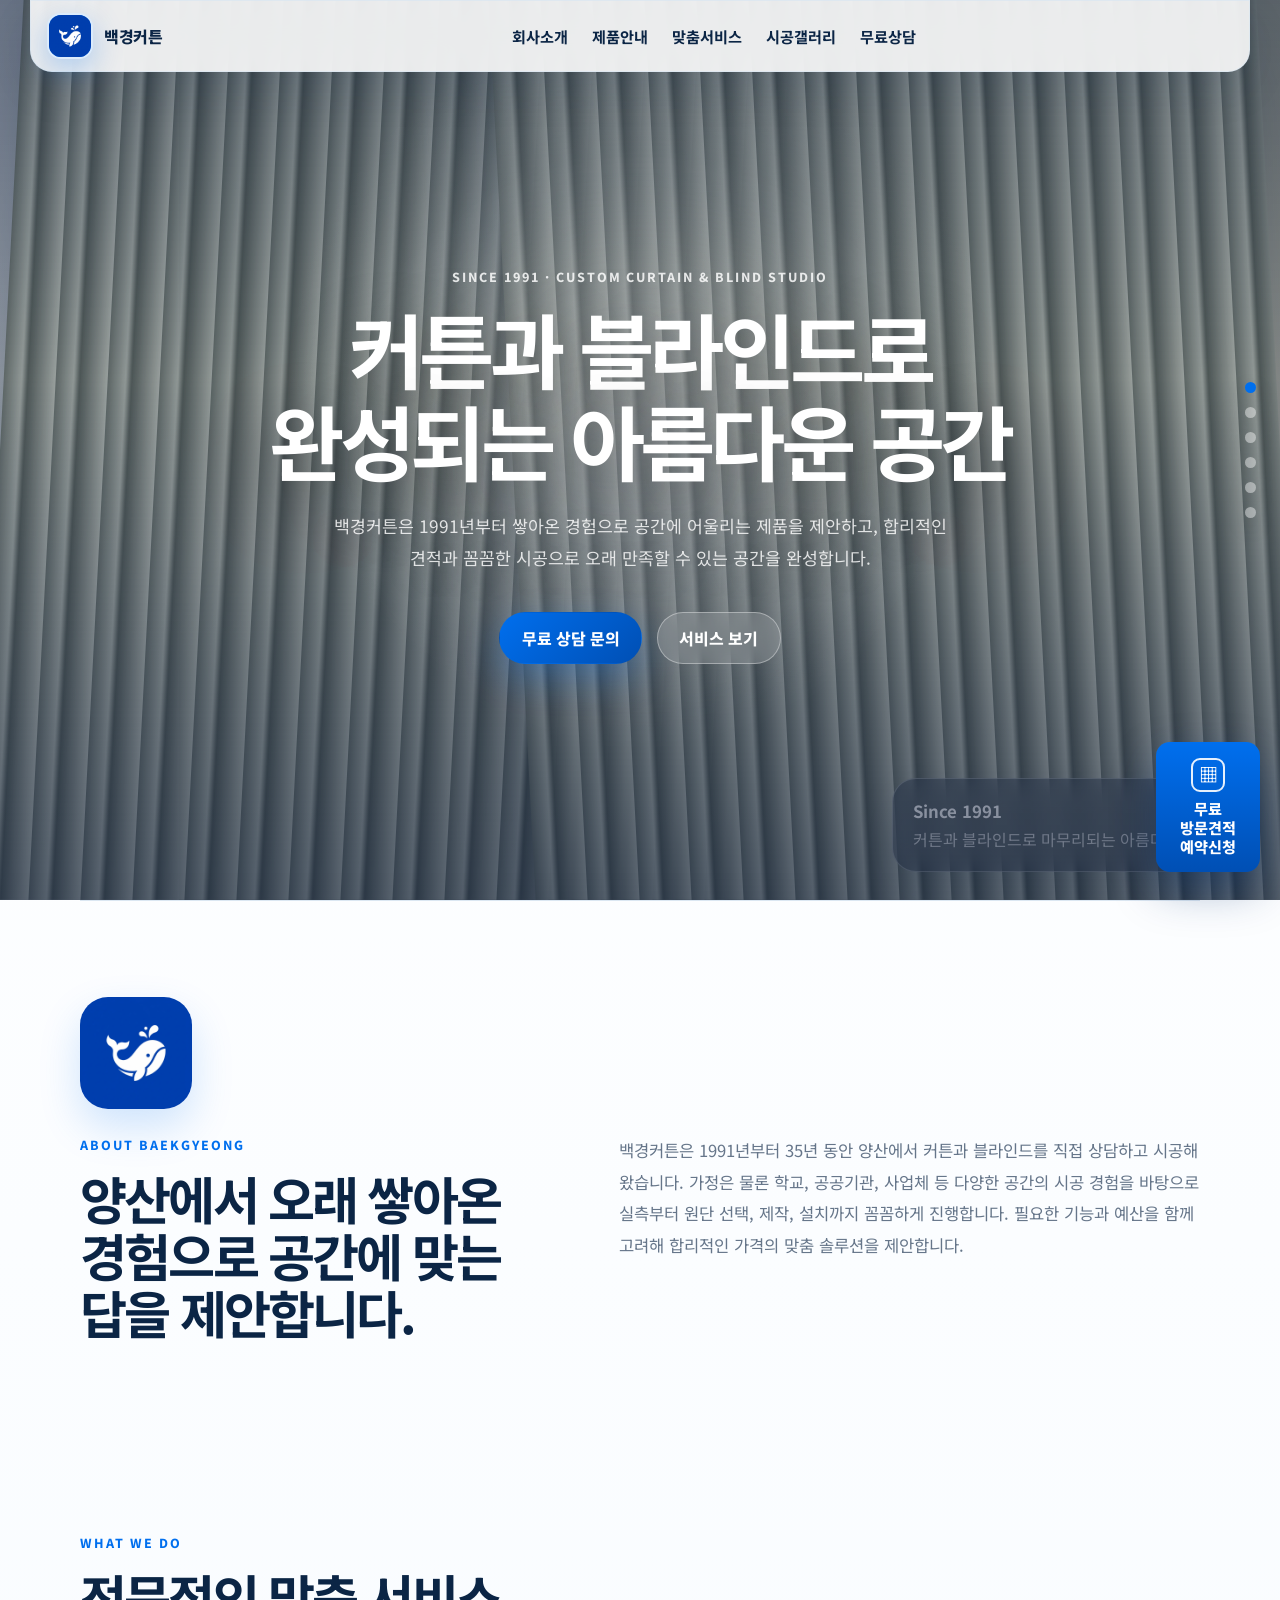
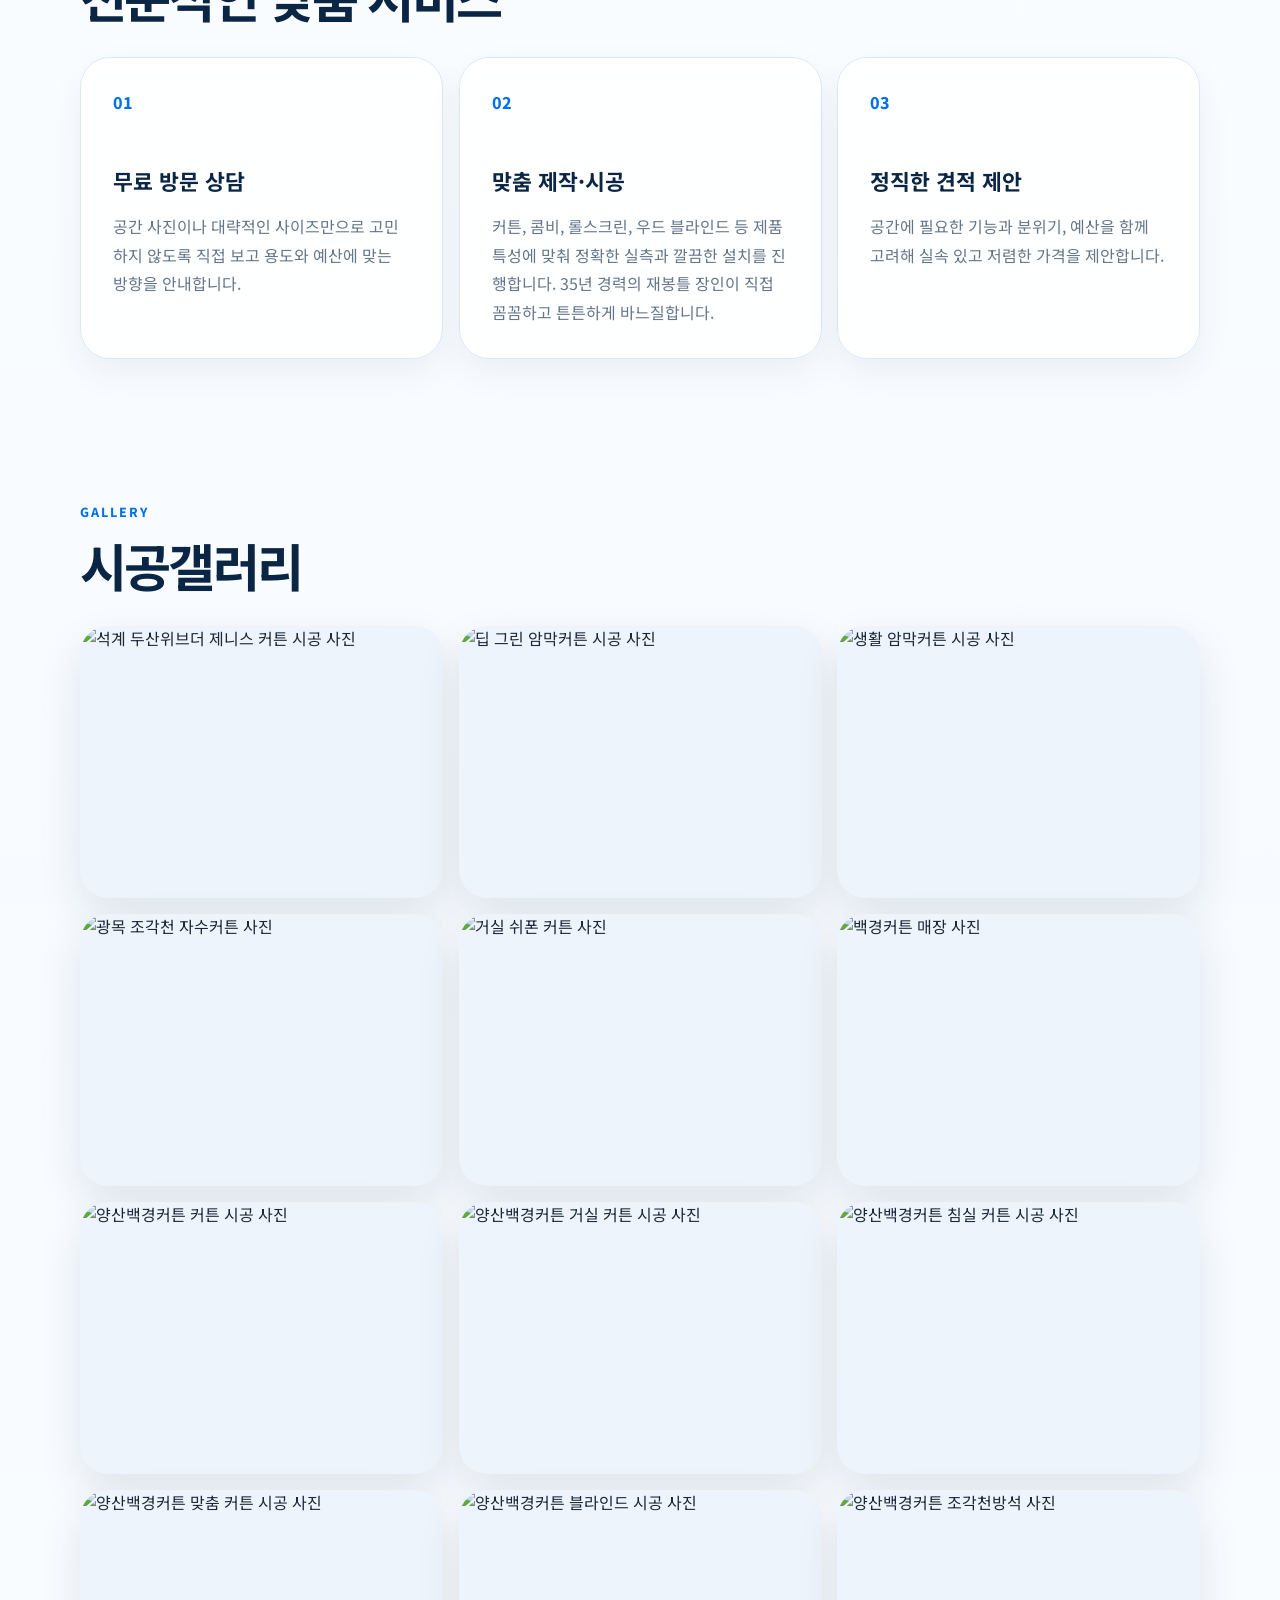
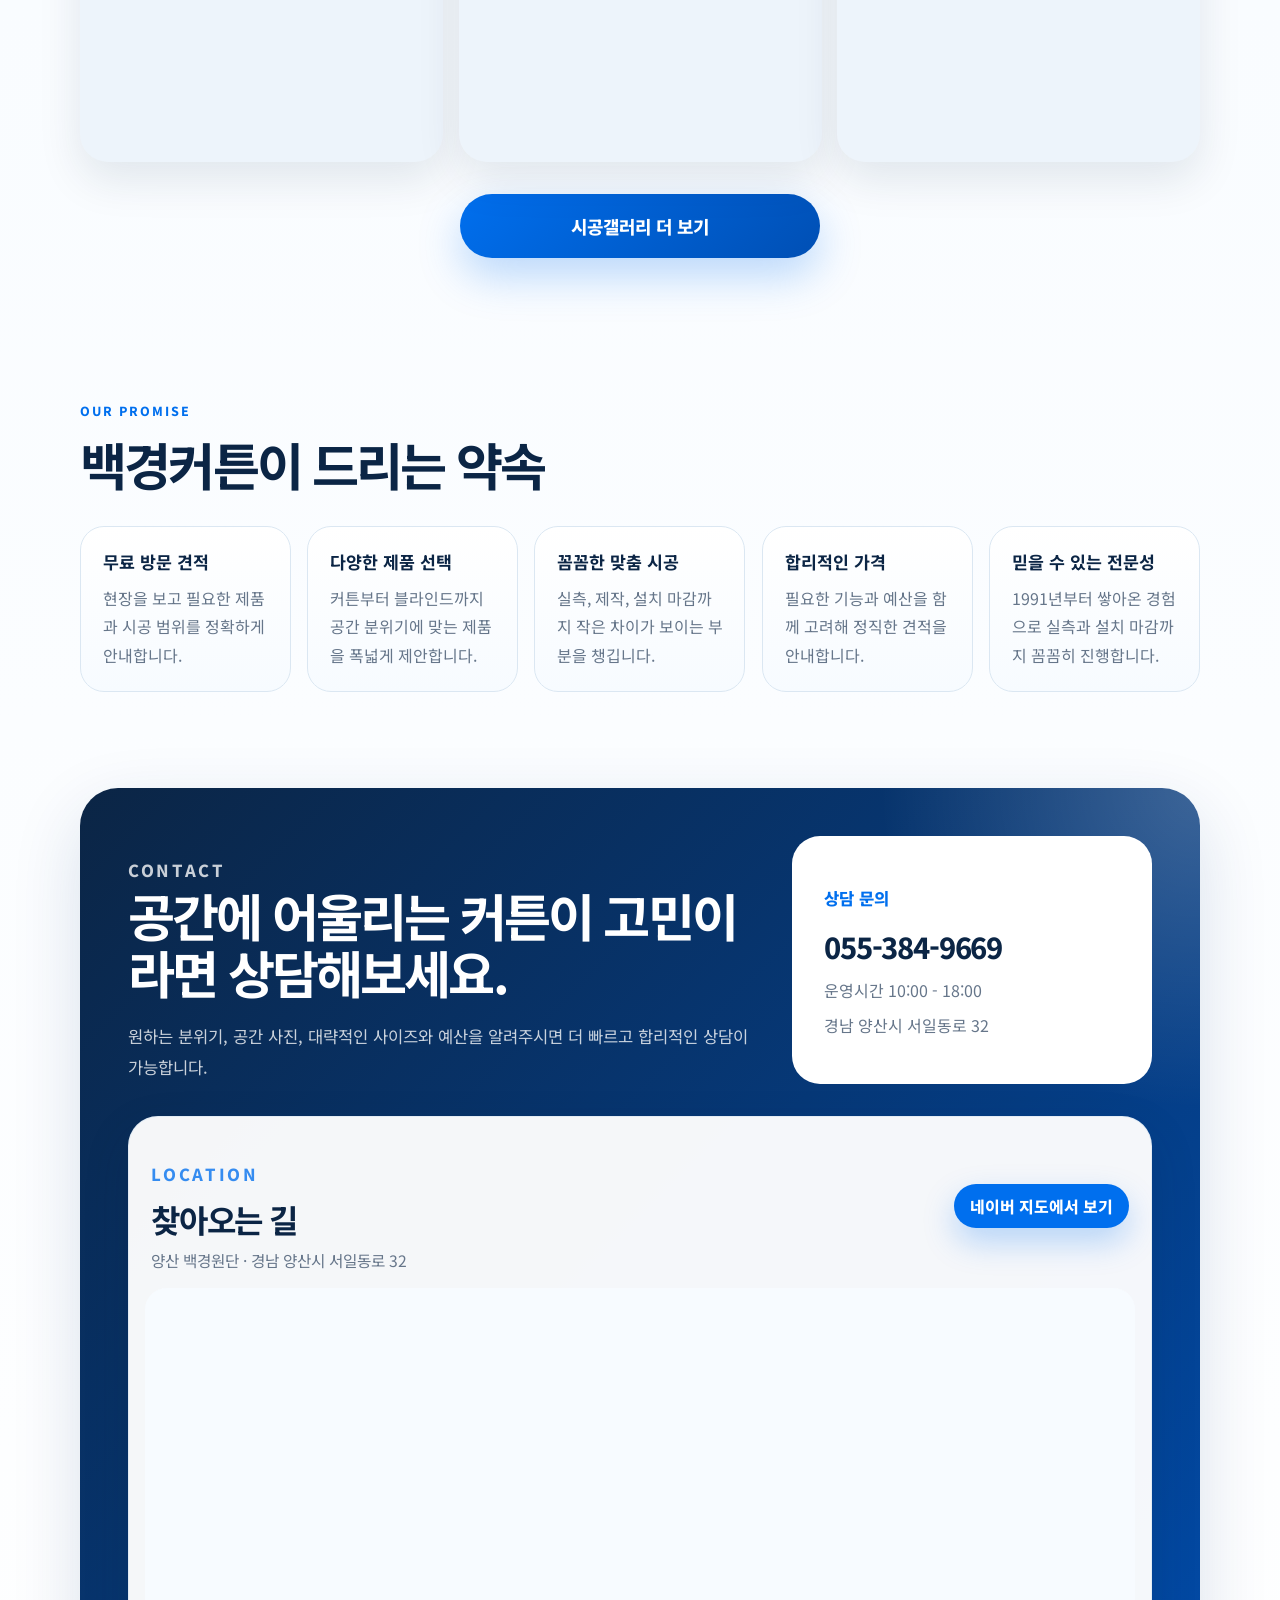
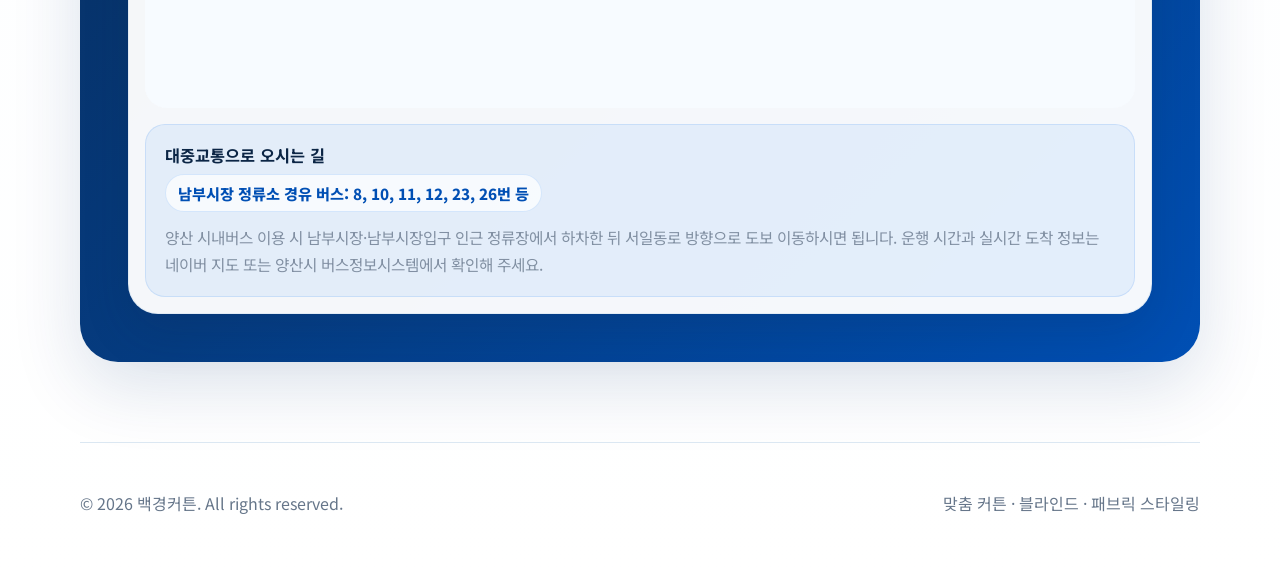
==== commit 0a816a6d: "1111" ====
--- a/index.html
+++ b/index.html
@@ -114,15 +114,16 @@
             <h3>맞춤 제작·시공</h3>
             <p>
               커튼, 콤비, 롤스크린, 우드 블라인드 등 제품 특성에 맞춰 정확한
-              실측과 깔끔한 설치를 진행합니다.
+              실측과 깔끔한 설치를 진행합니다. <span data-years-since="1991">35년</span>
+              경력의 재봉틀 장인이 직접 꼼꼼하고 튼튼하게 바느질합니다.
             </p>
           </article>
           <article class="service-card">
             <span>03</span>
             <h3>정직한 견적 제안</h3>
             <p>
-              무조건 비싼 제품보다 공간에 필요한 기능과 분위기, 예산을 함께
-              고려해 합리적인 선택지를 제안합니다.
+              공간에 필요한 기능과 분위기, 예산을 함께 고려해 실속 있고 저렴한
+              가격을 제안합니다.
             </p>
           </article>
         </div>
--- a/styles.css
+++ b/styles.css
@@ -452,7 +452,7 @@
   box-shadow: 0 14px 36px rgba(11, 37, 69, 0.06);
 }
 
-.service-card span {
+.service-card > span {
   color: var(--blue);
   font-weight: 800;
 }
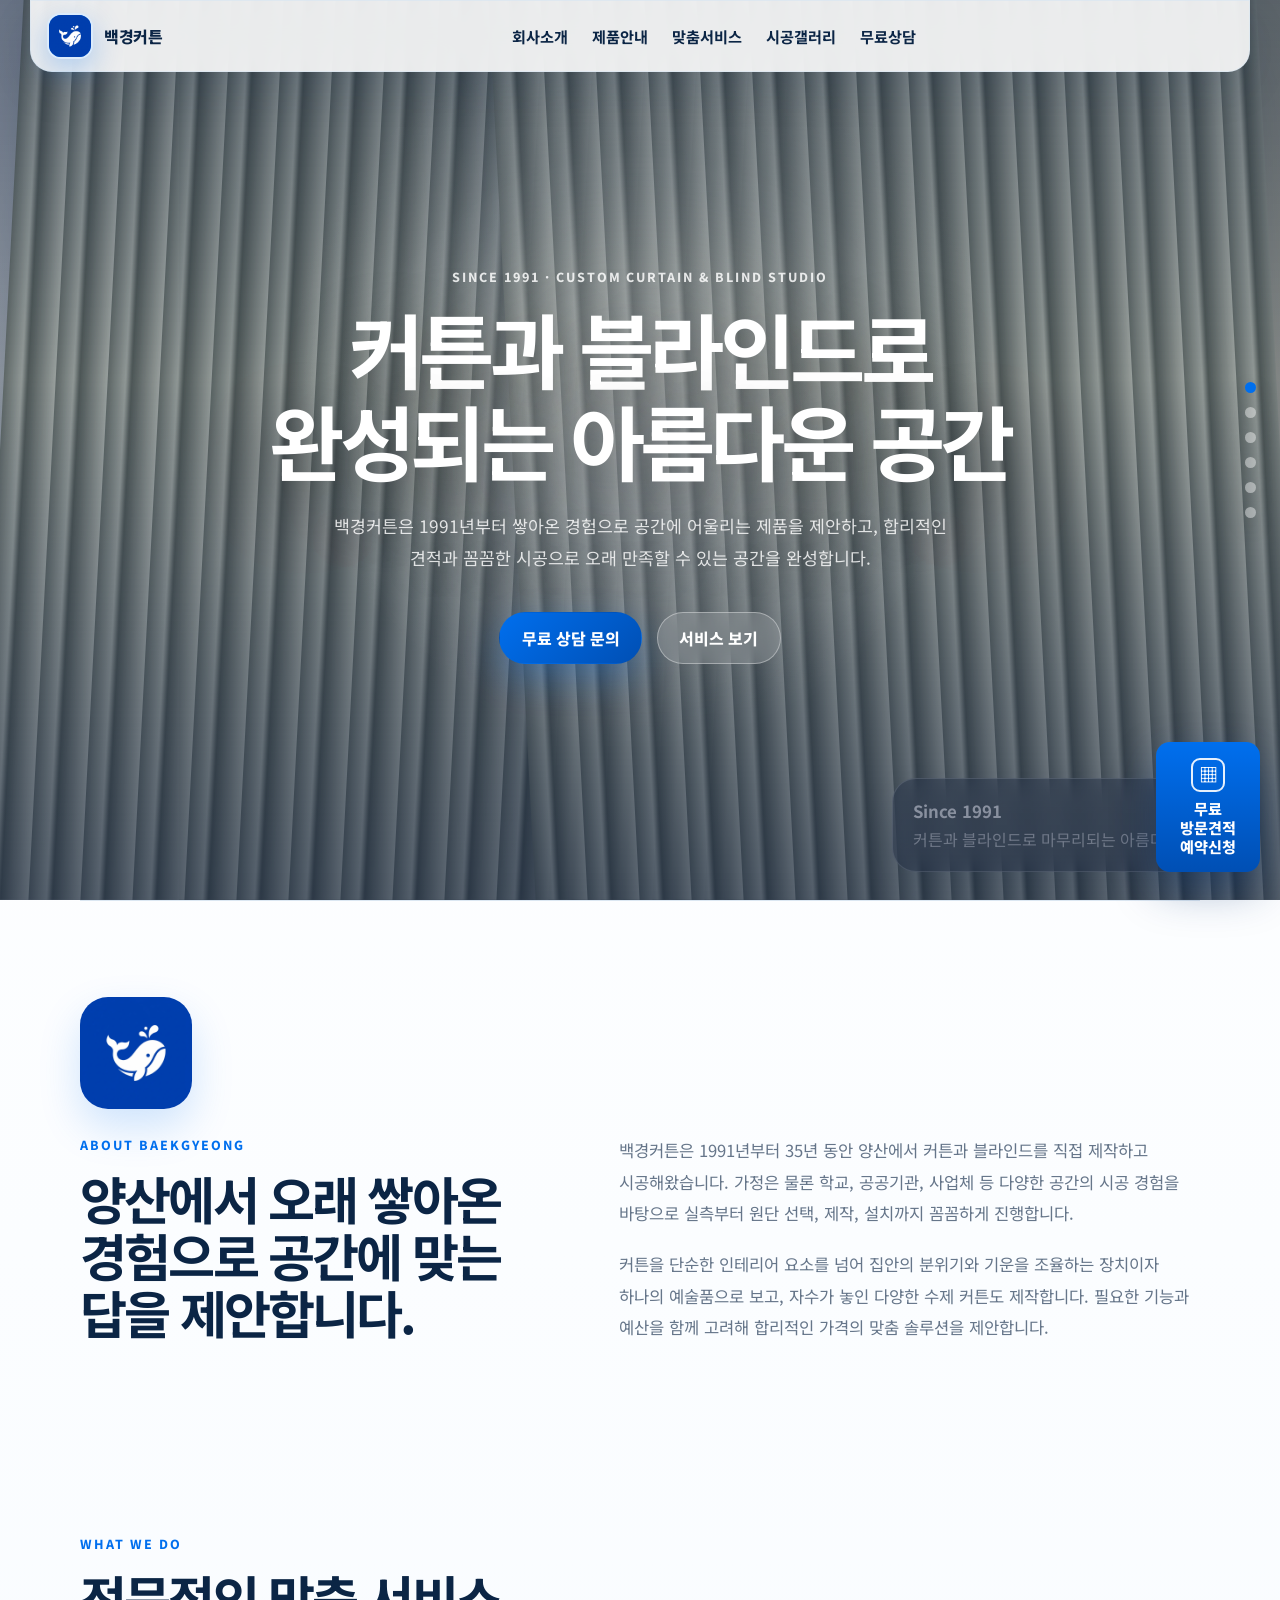
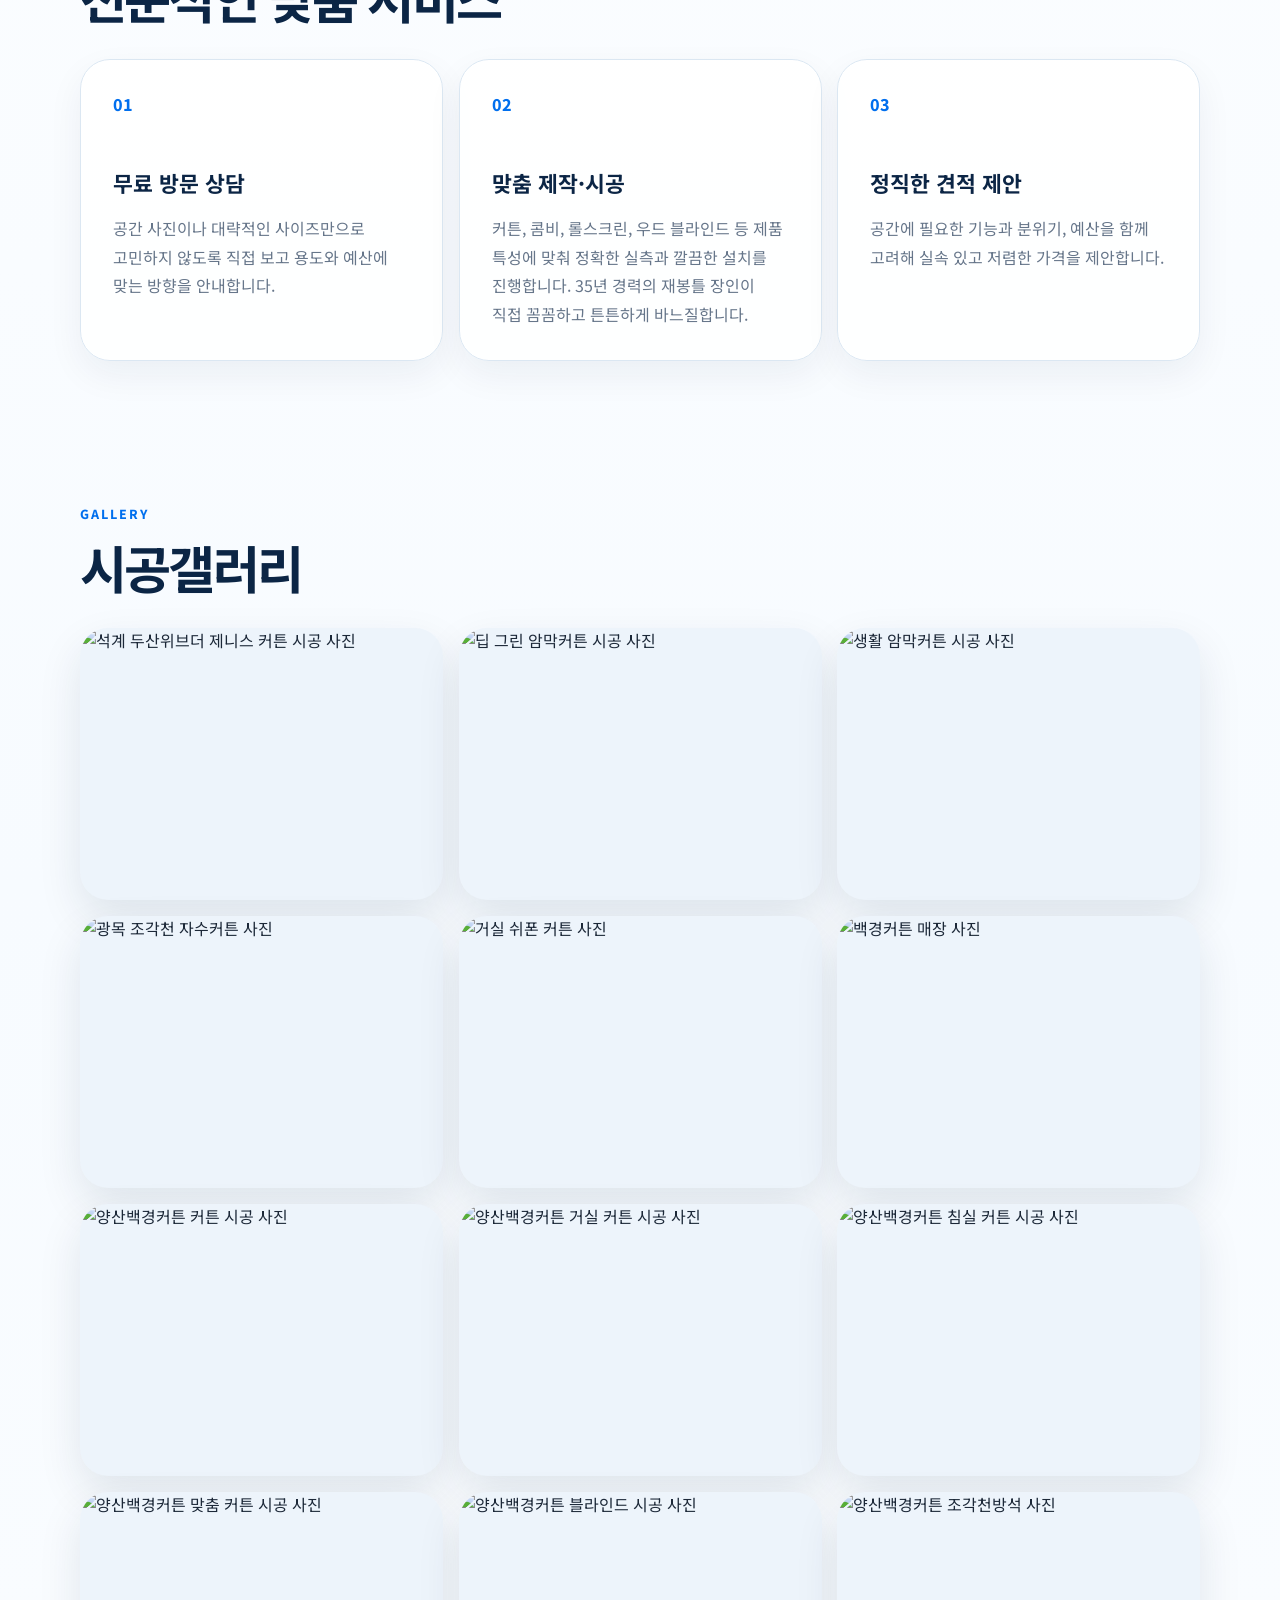
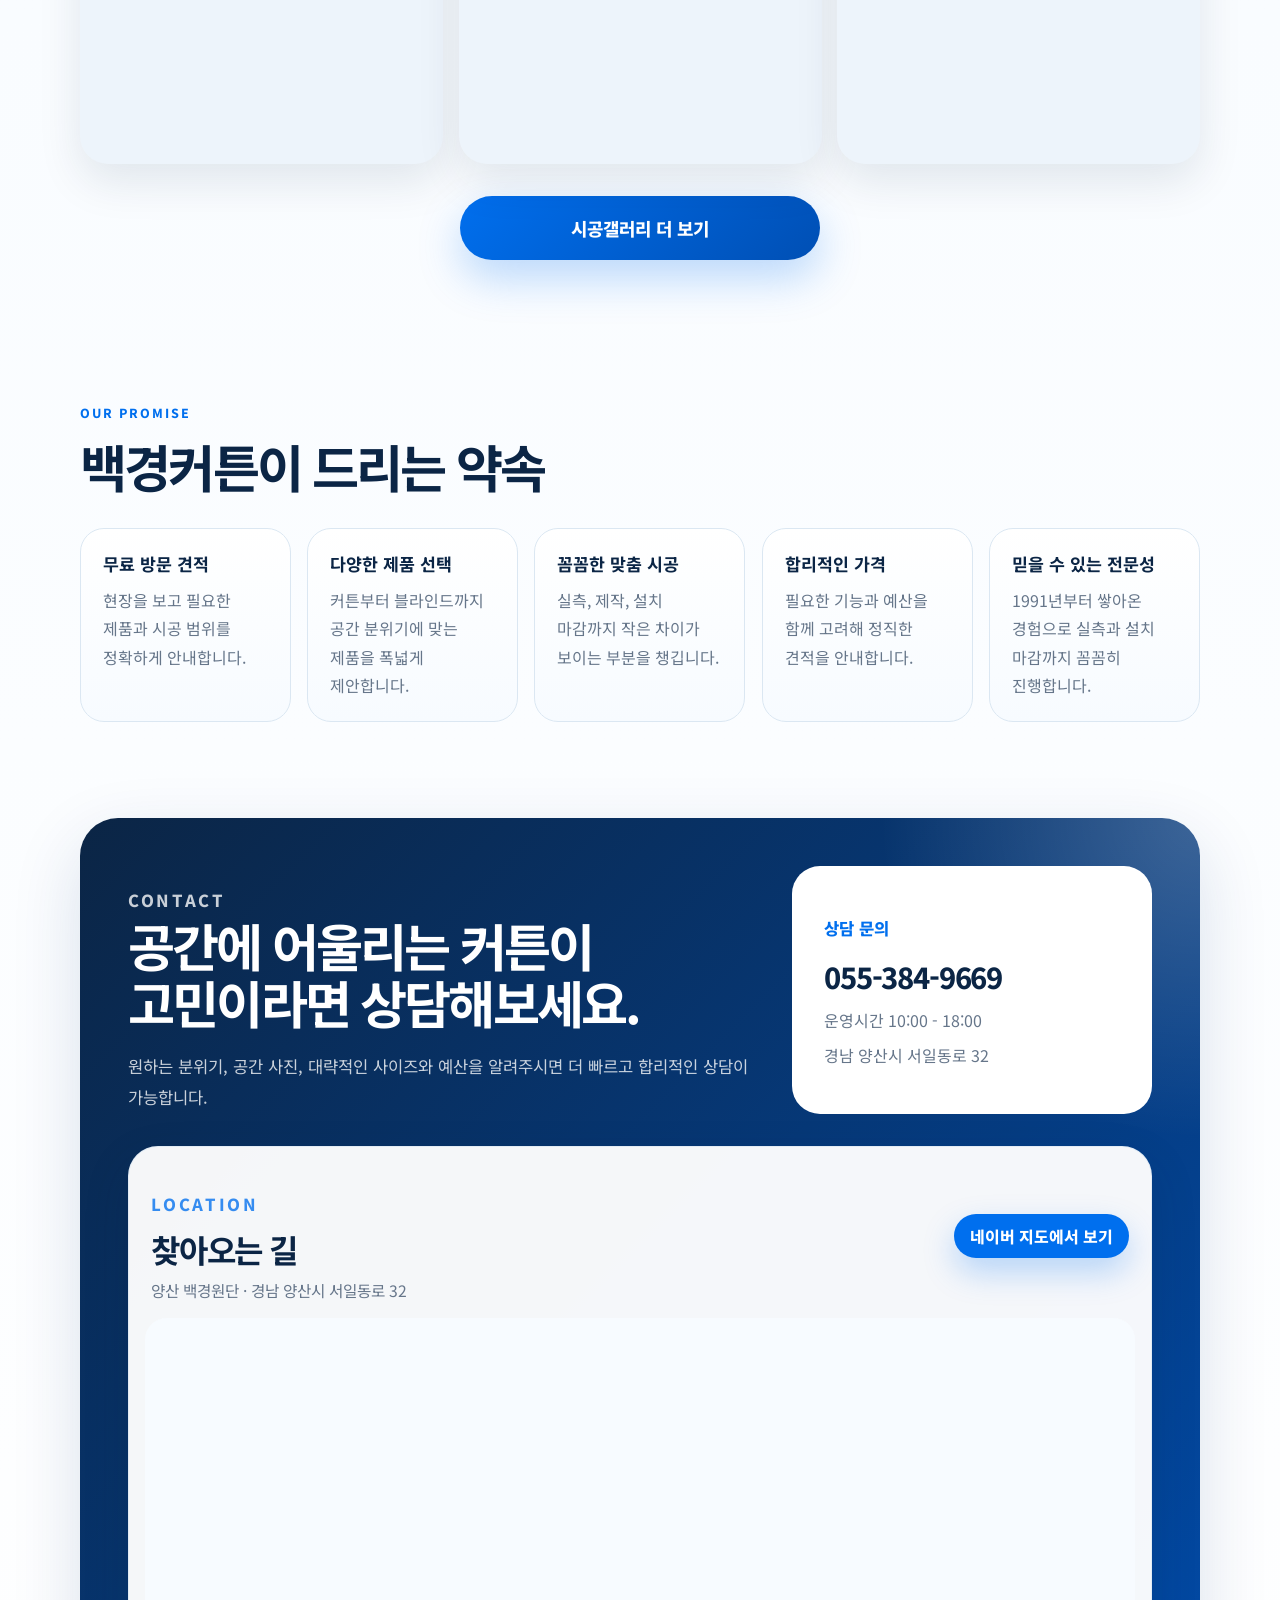
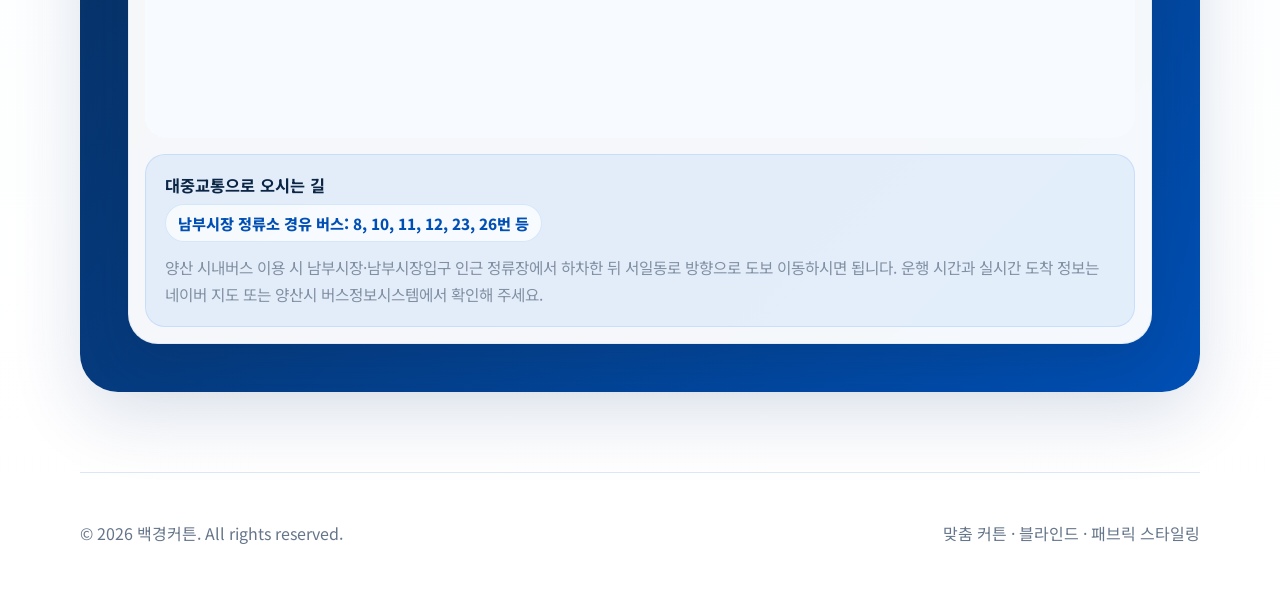
==== commit 85e2ddf5: "11123 11123" ====
--- a/index.html
+++ b/index.html
@@ -86,13 +86,20 @@
           <p class="section-label">About Baekgyeong</p>
           <h2>양산에서 오래 쌓아온 경험으로 공간에 맞는 답을 제안합니다.</h2>
         </div>
-        <p>
-          백경커튼은 1991년부터 <span data-years-since="1991">35년</span> 동안
-          양산에서 커튼과 블라인드를 직접 상담하고 시공해왔습니다. 가정은 물론 학교, 공공기관, 사업체 등
-          다양한 공간의 시공 경험을 바탕으로 실측부터 원단 선택, 제작,
-          설치까지 꼼꼼하게 진행합니다. 필요한 기능과 예산을 함께 고려해
-          합리적인 가격의 맞춤 솔루션을 제안합니다.
-        </p>
+        <div class="intro-copy">
+          <p>
+            백경커튼은 1991년부터 <span data-years-since="1991">35년</span> 동안
+            양산에서 커튼과 블라인드를 직접 제작하고 시공해왔습니다. 가정은 물론
+            학교, 공공기관, 사업체 등 다양한 공간의 시공 경험을 바탕으로 실측부터
+            원단 선택, 제작, 설치까지 꼼꼼하게 진행합니다.
+          </p>
+          <p>
+            커튼을 단순한 인테리어 요소를 넘어 집안의 분위기와 기운을 조율하는
+            장치이자 하나의 예술품으로 보고, 자수가 놓인 다양한 수제 커튼도
+            제작합니다. 필요한 기능과 예산을 함께 고려해 합리적인 가격의 맞춤
+            솔루션을 제안합니다.
+          </p>
+        </div>
       </section>
 
       <section class="section services" id="services">
--- a/styles.css
+++ b/styles.css
@@ -23,6 +23,8 @@
   margin: 0;
   font-family: "Noto Sans KR", Arial, sans-serif;
   color: var(--text);
+  word-break: keep-all;
+  overflow-wrap: break-word;
   background:
     radial-gradient(circle at 88% 8%, rgba(0, 111, 238, 0.16), transparent 28rem),
     linear-gradient(180deg, var(--white) 0%, var(--snow) 46%, var(--white) 100%);
@@ -421,7 +423,7 @@
   font-size: clamp(2rem, 4vw, 3.4rem);
 }
 
-.intro p:last-child,
+.intro-copy p,
 .contact p {
   margin: 0;
   color: var(--muted);
@@ -429,8 +431,12 @@
   line-height: 1.9;
 }
 
-.intro > p:last-child {
+.intro-copy {
   margin-top: 8.6rem;
+}
+
+.intro-copy p + p {
+  margin-top: 1.2rem;
 }
 
 .section-heading {
@@ -907,7 +913,7 @@
     grid-template-columns: 1fr;
   }
 
-  .intro > p:last-child {
+  .intro-copy {
     margin-top: 0;
   }
 
